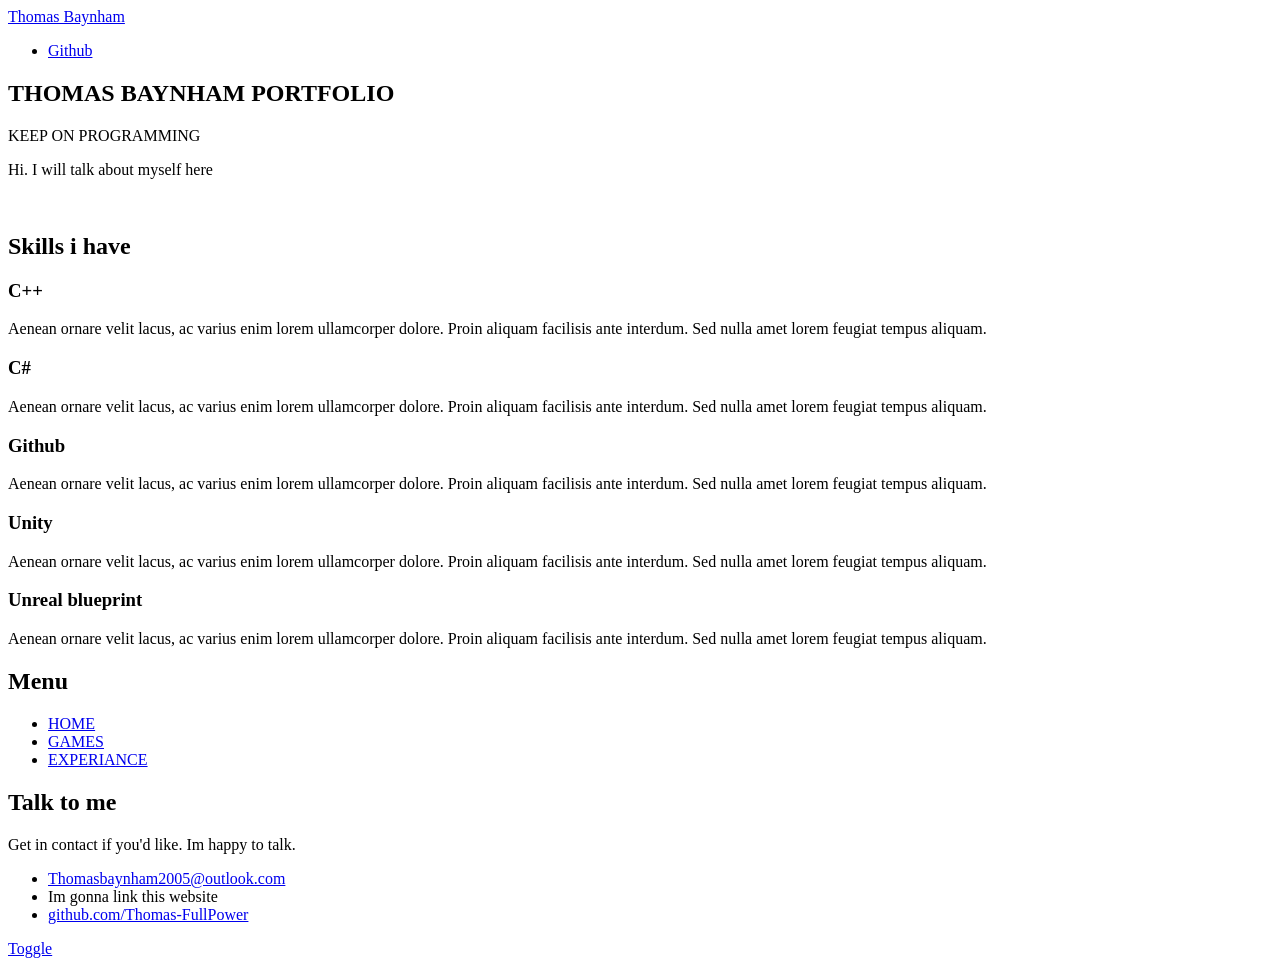
==== index.html @ 4495c650 "Initial commit" ====
<!DOCTYPE HTML>
<!--
	Editorial by HTML5 UP
	html5up.net | @ajlkn
	Free for personal and commercial use under the CCA 3.0 license (html5up.net/license)
-->
<html>
	<head>
		<title>Hi im Tom</title>
		<meta charset="utf-8" />
		<meta name="viewport" content="width=device-width, initial-scale=1, user-scalable=no" />
		<link rel="stylesheet" href="assets/css/main.css" />
	</head>
	<body class="is-preload">

		<!-- Wrapper -->
			<div id="wrapper">

				<!-- Main -->
					<div id="main">
						<div class="inner">

							<!-- Header -->
								<header id="header">
									<a href="index.html" class="logo"></strong> Thomas Baynham</a>
									<ul class="icons">
										<li><a href="https://github.com/Thomas-FullPower" class="icon brands fa-github"><span class="label">Github</span></a></li>
								</header>

							<!-- Banner -->
								<section id="banner">
									<div class="content">
										<header>
											<h1>THOMAS BAYNHAM PORTFOLIO<br />
											</h1>
											<p>KEEP ON PROGRAMMING</p>
										</header>
										<p>Hi. I will talk about myself here</p>
										
									</div>
									<span class="image object">
										<img src="images/pic10.jpg" alt="" />
									</span>
								</section>

							<!-- Section -->
								<section>
									<header class="major">
										<h2>Skills i have</h2>
									</header>
									<div class="features">
										<article>
											<span class="icon fa-gem"></span>
											<div class="content">
												<h3>C++</h3>
												<p>Aenean ornare velit lacus, ac varius enim lorem ullamcorper dolore. Proin aliquam facilisis ante interdum. Sed nulla amet lorem feugiat tempus aliquam.</p>
											</div>
										</article>
										<article>
											<span class="icon solid fa-paper-plane"></span>
											<div class="content">
												<h3>C#</h3>
												<p>Aenean ornare velit lacus, ac varius enim lorem ullamcorper dolore. Proin aliquam facilisis ante interdum. Sed nulla amet lorem feugiat tempus aliquam.</p>
											</div>
										</article>
										<article>
											<span class="icon solid fa-rocket"></span>
											<div class="content">
												<h3>Github</h3>
												<p>Aenean ornare velit lacus, ac varius enim lorem ullamcorper dolore. Proin aliquam facilisis ante interdum. Sed nulla amet lorem feugiat tempus aliquam.</p>
											</div>
										</article>
										<article>
											<span class="icon solid fa-signal"></span>
											<div class="content">
												<h3>Unity</h3>
												<p>Aenean ornare velit lacus, ac varius enim lorem ullamcorper dolore. Proin aliquam facilisis ante interdum. Sed nulla amet lorem feugiat tempus aliquam.</p>
											</div>
										</article>
										<article>
											<span class="icon solid fa-signal"></span>
											<div class="content">
												<h3>Unreal blueprint</h3>
												<p>Aenean ornare velit lacus, ac varius enim lorem ullamcorper dolore. Proin aliquam facilisis ante interdum. Sed nulla amet lorem feugiat tempus aliquam.</p>
											</div>
										</article>




									</div>
								</section>

							<!-- Section -->
								

						</div>
					</div>

				<!-- Sidebar -->
					<div id="sidebar">
						<div class="inner">
							<!-- Menu -->
								<nav id="menu">
									<header class="major">
										<h2>Menu</h2>
									</header>
									<ul>
										<li><a href="index.html">HOME</a></li>
										<li><a href="generic.html">GAMES</a></li>
										<li><a href="elements.html">EXPERIANCE</a></li>
										
									</ul>
								</nav>

							

							<!-- Section -->
								<section>
									<header class="major">
										<h2>Talk to me</h2>
									</header>
									<p>Get in contact if you'd like. Im happy to talk.</p>
									<ul class="contact">
										<li class="icon solid fa-envelope"><a href="#">Thomasbaynham2005@outlook.com</a></li>
										<li class="icon solid fa-home">Im gonna link this website<br />
										<li class="icon solid fa-github"><a href="https://github.com/Thomas-FullPower">github.com/Thomas-FullPower</a><br />
										
									</ul>
								</section>

							

						</div>
					</div>

			</div>

		<!-- Scripts -->
			<script src="assets/js/jquery.min.js"></script>
			<script src="assets/js/browser.min.js"></script>
			<script src="assets/js/breakpoints.min.js"></script>
			<script src="assets/js/util.js"></script>
			<script src="assets/js/main.js"></script>

	</body>
</html>
---- assets/css/main.css ----
@import url(fontawesome-all.min.css);
@import url("https://fonts.googleapis.com/css?family=Open+Sans:400,600,400italic,600italic|Roboto+Slab:400,700");
/*
	Editorial by HTML5 UP
	html5up.net | @ajlkn
	Free for personal and commercial use under the CCA 3.0 license (html5up.net/license)
*/
html, body, div, span, applet, object,
iframe, h1, h2, h3, h4, h5, h6, p, blockquote,
pre, a, abbr, acronym, address, big, cite,
code, del, dfn, em, img, ins, kbd, q, s, samp,
small, strike, strong, sub, sup, tt, var, b,
u, i, center, dl, dt, dd, ol, ul, li, fieldset,
form, label, legend, table, caption, tbody,
tfoot, thead, tr, th, td, article, aside,
canvas, details, embed, figure, figcaption,
footer, header, hgroup, menu, nav, output, ruby,
section, summary, time, mark, audio, video {
  margin: 0;
  padding: 0;
  border: 0;
  font-size: 100%;
  font: inherit;
  vertical-align: baseline; }

article, aside, details, figcaption, figure,
footer, header, hgroup, menu, nav, section {
  display: block; }

body {
  line-height: 1; }

ol, ul {
  list-style: none; }

blockquote, q {
  quotes: none; }
  blockquote:before, blockquote:after, q:before, q:after {
    content: '';
    content: none; }

table {
  border-collapse: collapse;
  border-spacing: 0; }

body {
  -webkit-text-size-adjust: none; }

mark {
  background-color: transparent;
  color: inherit; }

input::-moz-focus-inner {
  border: 0;
  padding: 0; }

input, select, textarea {
  -moz-appearance: none;
  -webkit-appearance: none;
  -ms-appearance: none;
  appearance: none; }

/* Basic */
@-ms-viewport {
  width: device-width; }

body {
  -ms-overflow-style: scrollbar; }

@media screen and (max-width: 480px) {
  html, body {
    min-width: 320px; } }

html {
  box-sizing: border-box; }

*, *:before, *:after {
  box-sizing: inherit; }

body {
  background: #ffffff; }
  body.is-preload *, body.is-preload *:before, body.is-preload *:after, body.is-resizing *, body.is-resizing *:before, body.is-resizing *:after {
    -moz-animation: none !important;
    -webkit-animation: none !important;
    -ms-animation: none !important;
    animation: none !important;
    -moz-transition: none !important;
    -webkit-transition: none !important;
    -ms-transition: none !important;
    transition: none !important; }

/* Type */
body, input, select, textarea {
  color: #7f888f;
  font-family: "Open Sans", sans-serif;
  font-size: 13pt;
  font-weight: 400;
  line-height: 1.65; }
  @media screen and (max-width: 1680px) {
    body, input, select, textarea {
      font-size: 11pt; } }
  @media screen and (max-width: 1280px) {
    body, input, select, textarea {
      font-size: 10pt; } }
  @media screen and (max-width: 360px) {
    body, input, select, textarea {
      font-size: 9pt; } }

a {
  -moz-transition: color 0.2s ease-in-out, border-bottom-color 0.2s ease-in-out;
  -webkit-transition: color 0.2s ease-in-out, border-bottom-color 0.2s ease-in-out;
  -ms-transition: color 0.2s ease-in-out, border-bottom-color 0.2s ease-in-out;
  transition: color 0.2s ease-in-out, border-bottom-color 0.2s ease-in-out;
  border-bottom: dotted 1px;
  color: #f56a6a;
  text-decoration: none; }
  a:hover {
    border-bottom-color: #f56a6a;
    color: #f56a6a !important; }
    a:hover strong {
      color: inherit; }

strong, b {
  color: #3d4449;
  font-weight: 600; }

em, i {
  font-style: italic; }

p {
  margin: 0 0 2em 0; }

h1, h2, h3, h4, h5, h6 {
  color: #3d4449;
  font-family: "Roboto Slab", serif;
  font-weight: 700;
  line-height: 1.5;
  margin: 0 0 1em 0; }
  h1 a, h2 a, h3 a, h4 a, h5 a, h6 a {
    color: inherit;
    text-decoration: none;
    border-bottom: 0; }

h1 {
  font-size: 4em;
  margin: 0 0 0.5em 0;
  line-height: 1.3; }

h2 {
  font-size: 1.75em; }

h3 {
  font-size: 1.25em; }

h4 {
  font-size: 1.1em; }

h5 {
  font-size: 0.9em; }

h6 {
  font-size: 0.7em; }

@media screen and (max-width: 1680px) {
  h1 {
    font-size: 3.5em; } }

@media screen and (max-width: 980px) {
  h1 {
    font-size: 3.25em; } }

@media screen and (max-width: 736px) {
  h1 {
    font-size: 2em;
    line-height: 1.4; }
  h2 {
    font-size: 1.5em; } }

sub {
  font-size: 0.8em;
  position: relative;
  top: 0.5em; }

sup {
  font-size: 0.8em;
  position: relative;
  top: -0.5em; }

blockquote {
  border-left: solid 3px rgba(210, 215, 217, 0.75);
  font-style: italic;
  margin: 0 0 2em 0;
  padding: 0.5em 0 0.5em 2em; }

code {
  background: rgba(230, 235, 237, 0.25);
  border-radius: 0.375em;
  border: solid 1px rgba(210, 215, 217, 0.75);
  font-family: "Courier New", monospace;
  font-size: 0.9em;
  margin: 0 0.25em;
  padding: 0.25em 0.65em; }

pre {
  -webkit-overflow-scrolling: touch;
  font-family: "Courier New", monospace;
  font-size: 0.9em;
  margin: 0 0 2em 0; }
  pre code {
    display: block;
    line-height: 1.75;
    padding: 1em 1.5em;
    overflow-x: auto; }

hr {
  border: 0;
  border-bottom: solid 1px rgba(210, 215, 217, 0.75);
  margin: 2em 0; }
  hr.major {
    margin: 3em 0; }

.align-left {
  text-align: left; }

.align-center {
  text-align: center; }

.align-right {
  text-align: right; }

/* Row */
.row {
  display: flex;
  flex-wrap: wrap;
  box-sizing: border-box;
  align-items: stretch; }
  .row > * {
    box-sizing: border-box; }
  .row.gtr-uniform > * > :last-child {
    margin-bottom: 0; }
  .row.aln-left {
    justify-content: flex-start; }
  .row.aln-center {
    justify-content: center; }
  .row.aln-right {
    justify-content: flex-end; }
  .row.aln-top {
    align-items: flex-start; }
  .row.aln-middle {
    align-items: center; }
  .row.aln-bottom {
    align-items: flex-end; }
  .row > .imp {
    order: -1; }
  .row > .col-1 {
    width: 8.33333%; }
  .row > .off-1 {
    margin-left: 8.33333%; }
  .row > .col-2 {
    width: 16.66667%; }
  .row > .off-2 {
    margin-left: 16.66667%; }
  .row > .col-3 {
    width: 25%; }
  .row > .off-3 {
    margin-left: 25%; }
  .row > .col-4 {
    width: 33.33333%; }
  .row > .off-4 {
    margin-left: 33.33333%; }
  .row > .col-5 {
    width: 41.66667%; }
  .row > .off-5 {
    margin-left: 41.66667%; }
  .row > .col-6 {
    width: 50%; }
  .row > .off-6 {
    margin-left: 50%; }
  .row > .col-7 {
    width: 58.33333%; }
  .row > .off-7 {
    margin-left: 58.33333%; }
  .row > .col-8 {
    width: 66.66667%; }
  .row > .off-8 {
    margin-left: 66.66667%; }
  .row > .col-9 {
    width: 75%; }
  .row > .off-9 {
    margin-left: 75%; }
  .row > .col-10 {
    width: 83.33333%; }
  .row > .off-10 {
    margin-left: 83.33333%; }
  .row > .col-11 {
    width: 91.66667%; }
  .row > .off-11 {
    margin-left: 91.66667%; }
  .row > .col-12 {
    width: 100%; }
  .row > .off-12 {
    margin-left: 100%; }
  .row.gtr-0 {
    margin-top: 0;
    margin-left: 0em; }
    .row.gtr-0 > * {
      padding: 0 0 0 0em; }
    .row.gtr-0.gtr-uniform {
      margin-top: 0em; }
      .row.gtr-0.gtr-uniform > * {
        padding-top: 0em; }
  .row.gtr-25 {
    margin-top: 0;
    margin-left: -0.375em; }
    .row.gtr-25 > * {
      padding: 0 0 0 0.375em; }
    .row.gtr-25.gtr-uniform {
      margin-top: -0.375em; }
      .row.gtr-25.gtr-uniform > * {
        padding-top: 0.375em; }
  .row.gtr-50 {
    margin-top: 0;
    margin-left: -0.75em; }
    .row.gtr-50 > * {
      padding: 0 0 0 0.75em; }
    .row.gtr-50.gtr-uniform {
      margin-top: -0.75em; }
      .row.gtr-50.gtr-uniform > * {
        padding-top: 0.75em; }
  .row {
    margin-top: 0;
    margin-left: -1.5em; }
    .row > * {
      padding: 0 0 0 1.5em; }
    .row.gtr-uniform {
      margin-top: -1.5em; }
      .row.gtr-uniform > * {
        padding-top: 1.5em; }
  .row.gtr-150 {
    margin-top: 0;
    margin-left: -2.25em; }
    .row.gtr-150 > * {
      padding: 0 0 0 2.25em; }
    .row.gtr-150.gtr-uniform {
      margin-top: -2.25em; }
      .row.gtr-150.gtr-uniform > * {
        padding-top: 2.25em; }
  .row.gtr-200 {
    margin-top: 0;
    margin-left: -3em; }
    .row.gtr-200 > * {
      padding: 0 0 0 3em; }
    .row.gtr-200.gtr-uniform {
      margin-top: -3em; }
      .row.gtr-200.gtr-uniform > * {
        padding-top: 3em; }
  @media screen and (max-width: 1680px) {
    .row {
      display: flex;
      flex-wrap: wrap;
      box-sizing: border-box;
      align-items: stretch; }
      .row > * {
        box-sizing: border-box; }
      .row.gtr-uniform > * > :last-child {
        margin-bottom: 0; }
      .row.aln-left {
        justify-content: flex-start; }
      .row.aln-center {
        justify-content: center; }
      .row.aln-right {
        justify-content: flex-end; }
      .row.aln-top {
        align-items: flex-start; }
      .row.aln-middle {
        align-items: center; }
      .row.aln-bottom {
        align-items: flex-end; }
      .row > .imp-xlarge {
        order: -1; }
      .row > .col-1-xlarge {
        width: 8.33333%; }
      .row > .off-1-xlarge {
        margin-left: 8.33333%; }
      .row > .col-2-xlarge {
        width: 16.66667%; }
      .row > .off-2-xlarge {
        margin-left: 16.66667%; }
      .row > .col-3-xlarge {
        width: 25%; }
      .row > .off-3-xlarge {
        margin-left: 25%; }
      .row > .col-4-xlarge {
        width: 33.33333%; }
      .row > .off-4-xlarge {
        margin-left: 33.33333%; }
      .row > .col-5-xlarge {
        width: 41.66667%; }
      .row > .off-5-xlarge {
        margin-left: 41.66667%; }
      .row > .col-6-xlarge {
        width: 50%; }
      .row > .off-6-xlarge {
        margin-left: 50%; }
      .row > .col-7-xlarge {
        width: 58.33333%; }
      .row > .off-7-xlarge {
        margin-left: 58.33333%; }
      .row > .col-8-xlarge {
        width: 66.66667%; }
      .row > .off-8-xlarge {
        margin-left: 66.66667%; }
      .row > .col-9-xlarge {
        width: 75%; }
      .row > .off-9-xlarge {
        margin-left: 75%; }
      .row > .col-10-xlarge {
        width: 83.33333%; }
      .row > .off-10-xlarge {
        margin-left: 83.33333%; }
      .row > .col-11-xlarge {
        width: 91.66667%; }
      .row > .off-11-xlarge {
        margin-left: 91.66667%; }
      .row > .col-12-xlarge {
        width: 100%; }
      .row > .off-12-xlarge {
        margin-left: 100%; }
      .row.gtr-0 {
        margin-top: 0;
        margin-left: 0em; }
        .row.gtr-0 > * {
          padding: 0 0 0 0em; }
        .row.gtr-0.gtr-uniform {
          margin-top: 0em; }
          .row.gtr-0.gtr-uniform > * {
            padding-top: 0em; }
      .row.gtr-25 {
        margin-top: 0;
        margin-left: -0.375em; }
        .row.gtr-25 > * {
          padding: 0 0 0 0.375em; }
        .row.gtr-25.gtr-uniform {
          margin-top: -0.375em; }
          .row.gtr-25.gtr-uniform > * {
            padding-top: 0.375em; }
      .row.gtr-50 {
        margin-top: 0;
        margin-left: -0.75em; }
        .row.gtr-50 > * {
          padding: 0 0 0 0.75em; }
        .row.gtr-50.gtr-uniform {
          margin-top: -0.75em; }
          .row.gtr-50.gtr-uniform > * {
            padding-top: 0.75em; }
      .row {
        margin-top: 0;
        margin-left: -1.5em; }
        .row > * {
          padding: 0 0 0 1.5em; }
        .row.gtr-uniform {
          margin-top: -1.5em; }
          .row.gtr-uniform > * {
            padding-top: 1.5em; }
      .row.gtr-150 {
        margin-top: 0;
        margin-left: -2.25em; }
        .row.gtr-150 > * {
          padding: 0 0 0 2.25em; }
        .row.gtr-150.gtr-uniform {
          margin-top: -2.25em; }
          .row.gtr-150.gtr-uniform > * {
            padding-top: 2.25em; }
      .row.gtr-200 {
        margin-top: 0;
        margin-left: -3em; }
        .row.gtr-200 > * {
          padding: 0 0 0 3em; }
        .row.gtr-200.gtr-uniform {
          margin-top: -3em; }
          .row.gtr-200.gtr-uniform > * {
            padding-top: 3em; } }
  @media screen and (max-width: 1280px) {
    .row {
      display: flex;
      flex-wrap: wrap;
      box-sizing: border-box;
      align-items: stretch; }
      .row > * {
        box-sizing: border-box; }
      .row.gtr-uniform > * > :last-child {
        margin-bottom: 0; }
      .row.aln-left {
        justify-content: flex-start; }
      .row.aln-center {
        justify-content: center; }
      .row.aln-right {
        justify-content: flex-end; }
      .row.aln-top {
        align-items: flex-start; }
      .row.aln-middle {
        align-items: center; }
      .row.aln-bottom {
        align-items: flex-end; }
      .row > .imp-large {
        order: -1; }
      .row > .col-1-large {
        width: 8.33333%; }
      .row > .off-1-large {
        margin-left: 8.33333%; }
      .row > .col-2-large {
        width: 16.66667%; }
      .row > .off-2-large {
        margin-left: 16.66667%; }
      .row > .col-3-large {
        width: 25%; }
      .row > .off-3-large {
        margin-left: 25%; }
      .row > .col-4-large {
        width: 33.33333%; }
      .row > .off-4-large {
        margin-left: 33.33333%; }
      .row > .col-5-large {
        width: 41.66667%; }
      .row > .off-5-large {
        margin-left: 41.66667%; }
      .row > .col-6-large {
        width: 50%; }
      .row > .off-6-large {
        margin-left: 50%; }
      .row > .col-7-large {
        width: 58.33333%; }
      .row > .off-7-large {
        margin-left: 58.33333%; }
      .row > .col-8-large {
        width: 66.66667%; }
      .row > .off-8-large {
        margin-left: 66.66667%; }
      .row > .col-9-large {
        width: 75%; }
      .row > .off-9-large {
        margin-left: 75%; }
      .row > .col-10-large {
        width: 83.33333%; }
      .row > .off-10-large {
        margin-left: 83.33333%; }
      .row > .col-11-large {
        width: 91.66667%; }
      .row > .off-11-large {
        margin-left: 91.66667%; }
      .row > .col-12-large {
        width: 100%; }
      .row > .off-12-large {
        margin-left: 100%; }
      .row.gtr-0 {
        margin-top: 0;
        margin-left: 0em; }
        .row.gtr-0 > * {
          padding: 0 0 0 0em; }
        .row.gtr-0.gtr-uniform {
          margin-top: 0em; }
          .row.gtr-0.gtr-uniform > * {
            padding-top: 0em; }
      .row.gtr-25 {
        margin-top: 0;
        margin-left: -0.375em; }
        .row.gtr-25 > * {
          padding: 0 0 0 0.375em; }
        .row.gtr-25.gtr-uniform {
          margin-top: -0.375em; }
          .row.gtr-25.gtr-uniform > * {
            padding-top: 0.375em; }
      .row.gtr-50 {
        margin-top: 0;
        margin-left: -0.75em; }
        .row.gtr-50 > * {
          padding: 0 0 0 0.75em; }
        .row.gtr-50.gtr-uniform {
          margin-top: -0.75em; }
          .row.gtr-50.gtr-uniform > * {
            padding-top: 0.75em; }
      .row {
        margin-top: 0;
        margin-left: -1.5em; }
        .row > * {
          padding: 0 0 0 1.5em; }
        .row.gtr-uniform {
          margin-top: -1.5em; }
          .row.gtr-uniform > * {
            padding-top: 1.5em; }
      .row.gtr-150 {
        margin-top: 0;
        margin-left: -2.25em; }
        .row.gtr-150 > * {
          padding: 0 0 0 2.25em; }
        .row.gtr-150.gtr-uniform {
          margin-top: -2.25em; }
          .row.gtr-150.gtr-uniform > * {
            padding-top: 2.25em; }
      .row.gtr-200 {
        margin-top: 0;
        margin-left: -3em; }
        .row.gtr-200 > * {
          padding: 0 0 0 3em; }
        .row.gtr-200.gtr-uniform {
          margin-top: -3em; }
          .row.gtr-200.gtr-uniform > * {
            padding-top: 3em; } }
  @media screen and (max-width: 980px) {
    .row {
      display: flex;
      flex-wrap: wrap;
      box-sizing: border-box;
      align-items: stretch; }
      .row > * {
        box-sizing: border-box; }
      .row.gtr-uniform > * > :last-child {
        margin-bottom: 0; }
      .row.aln-left {
        justify-content: flex-start; }
      .row.aln-center {
        justify-content: center; }
      .row.aln-right {
        justify-content: flex-end; }
      .row.aln-top {
        align-items: flex-start; }
      .row.aln-middle {
        align-items: center; }
      .row.aln-bottom {
        align-items: flex-end; }
      .row > .imp-medium {
        order: -1; }
      .row > .col-1-medium {
        width: 8.33333%; }
      .row > .off-1-medium {
        margin-left: 8.33333%; }
      .row > .col-2-medium {
        width: 16.66667%; }
      .row > .off-2-medium {
        margin-left: 16.66667%; }
      .row > .col-3-medium {
        width: 25%; }
      .row > .off-3-medium {
        margin-left: 25%; }
      .row > .col-4-medium {
        width: 33.33333%; }
      .row > .off-4-medium {
        margin-left: 33.33333%; }
      .row > .col-5-medium {
        width: 41.66667%; }
      .row > .off-5-medium {
        margin-left: 41.66667%; }
      .row > .col-6-medium {
        width: 50%; }
      .row > .off-6-medium {
        margin-left: 50%; }
      .row > .col-7-medium {
        width: 58.33333%; }
      .row > .off-7-medium {
        margin-left: 58.33333%; }
      .row > .col-8-medium {
        width: 66.66667%; }
      .row > .off-8-medium {
        margin-left: 66.66667%; }
      .row > .col-9-medium {
        width: 75%; }
      .row > .off-9-medium {
        margin-left: 75%; }
      .row > .col-10-medium {
        width: 83.33333%; }
      .row > .off-10-medium {
        margin-left: 83.33333%; }
      .row > .col-11-medium {
        width: 91.66667%; }
      .row > .off-11-medium {
        margin-left: 91.66667%; }
      .row > .col-12-medium {
        width: 100%; }
      .row > .off-12-medium {
        margin-left: 100%; }
      .row.gtr-0 {
        margin-top: 0;
        margin-left: 0em; }
        .row.gtr-0 > * {
          padding: 0 0 0 0em; }
        .row.gtr-0.gtr-uniform {
          margin-top: 0em; }
          .row.gtr-0.gtr-uniform > * {
            padding-top: 0em; }
      .row.gtr-25 {
        margin-top: 0;
        margin-left: -0.375em; }
        .row.gtr-25 > * {
          padding: 0 0 0 0.375em; }
        .row.gtr-25.gtr-uniform {
          margin-top: -0.375em; }
          .row.gtr-25.gtr-uniform > * {
            padding-top: 0.375em; }
      .row.gtr-50 {
        margin-top: 0;
        margin-left: -0.75em; }
        .row.gtr-50 > * {
          padding: 0 0 0 0.75em; }
        .row.gtr-50.gtr-uniform {
          margin-top: -0.75em; }
          .row.gtr-50.gtr-uniform > * {
            padding-top: 0.75em; }
      .row {
        margin-top: 0;
        margin-left: -1.5em; }
        .row > * {
          padding: 0 0 0 1.5em; }
        .row.gtr-uniform {
          margin-top: -1.5em; }
          .row.gtr-uniform > * {
            padding-top: 1.5em; }
      .row.gtr-150 {
        margin-top: 0;
        margin-left: -2.25em; }
        .row.gtr-150 > * {
          padding: 0 0 0 2.25em; }
        .row.gtr-150.gtr-uniform {
          margin-top: -2.25em; }
          .row.gtr-150.gtr-uniform > * {
            padding-top: 2.25em; }
      .row.gtr-200 {
        margin-top: 0;
        margin-left: -3em; }
        .row.gtr-200 > * {
          padding: 0 0 0 3em; }
        .row.gtr-200.gtr-uniform {
          margin-top: -3em; }
          .row.gtr-200.gtr-uniform > * {
            padding-top: 3em; } }
  @media screen and (max-width: 736px) {
    .row {
      display: flex;
      flex-wrap: wrap;
      box-sizing: border-box;
      align-items: stretch; }
      .row > * {
        box-sizing: border-box; }
      .row.gtr-uniform > * > :last-child {
        margin-bottom: 0; }
      .row.aln-left {
        justify-content: flex-start; }
      .row.aln-center {
        justify-content: center; }
      .row.aln-right {
        justify-content: flex-end; }
      .row.aln-top {
        align-items: flex-start; }
      .row.aln-middle {
        align-items: center; }
      .row.aln-bottom {
        align-items: flex-end; }
      .row > .imp-small {
        order: -1; }
      .row > .col-1-small {
        width: 8.33333%; }
      .row > .off-1-small {
        margin-left: 8.33333%; }
      .row > .col-2-small {
        width: 16.66667%; }
      .row > .off-2-small {
        margin-left: 16.66667%; }
      .row > .col-3-small {
        width: 25%; }
      .row > .off-3-small {
        margin-left: 25%; }
      .row > .col-4-small {
        width: 33.33333%; }
      .row > .off-4-small {
        margin-left: 33.33333%; }
      .row > .col-5-small {
        width: 41.66667%; }
      .row > .off-5-small {
        margin-left: 41.66667%; }
      .row > .col-6-small {
        width: 50%; }
      .row > .off-6-small {
        margin-left: 50%; }
      .row > .col-7-small {
        width: 58.33333%; }
      .row > .off-7-small {
        margin-left: 58.33333%; }
      .row > .col-8-small {
        width: 66.66667%; }
      .row > .off-8-small {
        margin-left: 66.66667%; }
      .row > .col-9-small {
        width: 75%; }
      .row > .off-9-small {
        margin-left: 75%; }
      .row > .col-10-small {
        width: 83.33333%; }
      .row > .off-10-small {
        margin-left: 83.33333%; }
      .row > .col-11-small {
        width: 91.66667%; }
      .row > .off-11-small {
        margin-left: 91.66667%; }
      .row > .col-12-small {
        width: 100%; }
      .row > .off-12-small {
        margin-left: 100%; }
      .row.gtr-0 {
        margin-top: 0;
        margin-left: 0em; }
        .row.gtr-0 > * {
          padding: 0 0 0 0em; }
        .row.gtr-0.gtr-uniform {
          margin-top: 0em; }
          .row.gtr-0.gtr-uniform > * {
            padding-top: 0em; }
      .row.gtr-25 {
        margin-top: 0;
        margin-left: -0.375em; }
        .row.gtr-25 > * {
          padding: 0 0 0 0.375em; }
        .row.gtr-25.gtr-uniform {
          margin-top: -0.375em; }
          .row.gtr-25.gtr-uniform > * {
            padding-top: 0.375em; }
      .row.gtr-50 {
        margin-top: 0;
        margin-left: -0.75em; }
        .row.gtr-50 > * {
          padding: 0 0 0 0.75em; }
        .row.gtr-50.gtr-uniform {
          margin-top: -0.75em; }
          .row.gtr-50.gtr-uniform > * {
            padding-top: 0.75em; }
      .row {
        margin-top: 0;
        margin-left: -1.5em; }
        .row > * {
          padding: 0 0 0 1.5em; }
        .row.gtr-uniform {
          margin-top: -1.5em; }
          .row.gtr-uniform > * {
            padding-top: 1.5em; }
      .row.gtr-150 {
        margin-top: 0;
        margin-left: -2.25em; }
        .row.gtr-150 > * {
          padding: 0 0 0 2.25em; }
        .row.gtr-150.gtr-uniform {
          margin-top: -2.25em; }
          .row.gtr-150.gtr-uniform > * {
            padding-top: 2.25em; }
      .row.gtr-200 {
        margin-top: 0;
        margin-left: -3em; }
        .row.gtr-200 > * {
          padding: 0 0 0 3em; }
        .row.gtr-200.gtr-uniform {
          margin-top: -3em; }
          .row.gtr-200.gtr-uniform > * {
            padding-top: 3em; } }
  @media screen and (max-width: 480px) {
    .row {
      display: flex;
      flex-wrap: wrap;
      box-sizing: border-box;
      align-items: stretch; }
      .row > * {
        box-sizing: border-box; }
      .row.gtr-uniform > * > :last-child {
        margin-bottom: 0; }
      .row.aln-left {
        justify-content: flex-start; }
      .row.aln-center {
        justify-content: center; }
      .row.aln-right {
        justify-content: flex-end; }
      .row.aln-top {
        align-items: flex-start; }
      .row.aln-middle {
        align-items: center; }
      .row.aln-bottom {
        align-items: flex-end; }
      .row > .imp-xsmall {
        order: -1; }
      .row > .col-1-xsmall {
        width: 8.33333%; }
      .row > .off-1-xsmall {
        margin-left: 8.33333%; }
      .row > .col-2-xsmall {
        width: 16.66667%; }
      .row > .off-2-xsmall {
        margin-left: 16.66667%; }
      .row > .col-3-xsmall {
        width: 25%; }
      .row > .off-3-xsmall {
        margin-left: 25%; }
      .row > .col-4-xsmall {
        width: 33.33333%; }
      .row > .off-4-xsmall {
        margin-left: 33.33333%; }
      .row > .col-5-xsmall {
        width: 41.66667%; }
      .row > .off-5-xsmall {
        margin-left: 41.66667%; }
      .row > .col-6-xsmall {
        width: 50%; }
      .row > .off-6-xsmall {
        margin-left: 50%; }
      .row > .col-7-xsmall {
        width: 58.33333%; }
      .row > .off-7-xsmall {
        margin-left: 58.33333%; }
      .row > .col-8-xsmall {
        width: 66.66667%; }
      .row > .off-8-xsmall {
        margin-left: 66.66667%; }
      .row > .col-9-xsmall {
        width: 75%; }
      .row > .off-9-xsmall {
        margin-left: 75%; }
      .row > .col-10-xsmall {
        width: 83.33333%; }
      .row > .off-10-xsmall {
        margin-left: 83.33333%; }
      .row > .col-11-xsmall {
        width: 91.66667%; }
      .row > .off-11-xsmall {
        margin-left: 91.66667%; }
      .row > .col-12-xsmall {
        width: 100%; }
      .row > .off-12-xsmall {
        margin-left: 100%; }
      .row.gtr-0 {
        margin-top: 0;
        margin-left: 0em; }
        .row.gtr-0 > * {
          padding: 0 0 0 0em; }
        .row.gtr-0.gtr-uniform {
          margin-top: 0em; }
          .row.gtr-0.gtr-uniform > * {
            padding-top: 0em; }
      .row.gtr-25 {
        margin-top: 0;
        margin-left: -0.375em; }
        .row.gtr-25 > * {
          padding: 0 0 0 0.375em; }
        .row.gtr-25.gtr-uniform {
          margin-top: -0.375em; }
          .row.gtr-25.gtr-uniform > * {
            padding-top: 0.375em; }
      .row.gtr-50 {
        margin-top: 0;
        margin-left: -0.75em; }
        .row.gtr-50 > * {
          padding: 0 0 0 0.75em; }
        .row.gtr-50.gtr-uniform {
          margin-top: -0.75em; }
          .row.gtr-50.gtr-uniform > * {
            padding-top: 0.75em; }
      .row {
        margin-top: 0;
        margin-left: -1.5em; }
        .row > * {
          padding: 0 0 0 1.5em; }
        .row.gtr-uniform {
          margin-top: -1.5em; }
          .row.gtr-uniform > * {
            padding-top: 1.5em; }
      .row.gtr-150 {
        margin-top: 0;
        margin-left: -2.25em; }
        .row.gtr-150 > * {
          padding: 0 0 0 2.25em; }
        .row.gtr-150.gtr-uniform {
          margin-top: -2.25em; }
          .row.gtr-150.gtr-uniform > * {
            padding-top: 2.25em; }
      .row.gtr-200 {
        margin-top: 0;
        margin-left: -3em; }
        .row.gtr-200 > * {
          padding: 0 0 0 3em; }
        .row.gtr-200.gtr-uniform {
          margin-top: -3em; }
          .row.gtr-200.gtr-uniform > * {
            padding-top: 3em; } }

/* Section/Article */
section.special, article.special {
  text-align: center; }

header p {
  font-family: "Roboto Slab", serif;
  font-size: 1em;
  font-weight: 400;
  letter-spacing: 0.075em;
  margin-top: -0.5em;
  text-transform: uppercase; }

header.major > :last-child {
  border-bottom: solid 3px #f56a6a;
  display: inline-block;
  margin: 0 0 2em 0;
  padding: 0 0.75em 0.5em 0; }

header.main > :last-child {
  margin: 0 0 1em 0; }

/* Form */
form {
  margin: 0 0 2em 0; }

label {
  color: #3d4449;
  display: block;
  font-size: 0.9em;
  font-weight: 600;
  margin: 0 0 1em 0; }

input[type="text"],
input[type="password"],
input[type="email"],
input[type="tel"],
input[type="search"],
input[type="url"],
select,
textarea {
  -moz-appearance: none;
  -webkit-appearance: none;
  -ms-appearance: none;
  appearance: none;
  background: #ffffff;
  border-radius: 0.375em;
  border: none;
  border: solid 1px rgba(210, 215, 217, 0.75);
  color: inherit;
  display: block;
  outline: 0;
  padding: 0 1em;
  text-decoration: none;
  width: 100%; }
  input[type="text"]:invalid,
  input[type="password"]:invalid,
  input[type="email"]:invalid,
  input[type="tel"]:invalid,
  input[type="search"]:invalid,
  input[type="url"]:invalid,
  select:invalid,
  textarea:invalid {
    box-shadow: none; }
  input[type="text"]:focus,
  input[type="password"]:focus,
  input[type="email"]:focus,
  input[type="tel"]:focus,
  input[type="search"]:focus,
  input[type="url"]:focus,
  select:focus,
  textarea:focus {
    border-color: #f56a6a;
    box-shadow: 0 0 0 1px #f56a6a; }

select {
  background-image: url("data:image/svg+xml;charset=utf8,%3Csvg xmlns='http://www.w3.org/2000/svg' width='40' height='40' preserveAspectRatio='none' viewBox='0 0 40 40'%3E%3Cpath d='M9.4,12.3l10.4,10.4l10.4-10.4c0.2-0.2,0.5-0.4,0.9-0.4c0.3,0,0.6,0.1,0.9,0.4l3.3,3.3c0.2,0.2,0.4,0.5,0.4,0.9 c0,0.4-0.1,0.6-0.4,0.9L20.7,31.9c-0.2,0.2-0.5,0.4-0.9,0.4c-0.3,0-0.6-0.1-0.9-0.4L4.3,17.3c-0.2-0.2-0.4-0.5-0.4-0.9 c0-0.4,0.1-0.6,0.4-0.9l3.3-3.3c0.2-0.2,0.5-0.4,0.9-0.4S9.1,12.1,9.4,12.3z' fill='rgba(210, 215, 217, 0.75)' /%3E%3C/svg%3E");
  background-size: 1.25em;
  background-repeat: no-repeat;
  background-position: calc(100% - 1em) center;
  height: 2.75em;
  padding-right: 2.75em;
  text-overflow: ellipsis; }
  select option {
    color: #3d4449;
    background: #ffffff; }
  select:focus::-ms-value {
    background-color: transparent; }
  select::-ms-expand {
    display: none; }

input[type="text"],
input[type="password"],
input[type="email"],
input[type="tel"],
input[type="search"],
input[type="url"],
select {
  height: 2.75em; }

textarea {
  padding: 0.75em 1em; }

input[type="checkbox"],
input[type="radio"] {
  -moz-appearance: none;
  -webkit-appearance: none;
  -ms-appearance: none;
  appearance: none;
  display: block;
  float: left;
  margin-right: -2em;
  opacity: 0;
  width: 1em;
  z-index: -1; }
  input[type="checkbox"] + label,
  input[type="radio"] + label {
    text-decoration: none;
    color: #7f888f;
    cursor: pointer;
    display: inline-block;
    font-size: 1em;
    font-weight: 400;
    padding-left: 2.4em;
    padding-right: 0.75em;
    position: relative; }
    input[type="checkbox"] + label:before,
    input[type="radio"] + label:before {
      -moz-osx-font-smoothing: grayscale;
      -webkit-font-smoothing: antialiased;
      display: inline-block;
      font-style: normal;
      font-variant: normal;
      text-rendering: auto;
      line-height: 1;
      text-transform: none !important;
      font-family: 'Font Awesome 5 Free';
      font-weight: 900; }
    input[type="checkbox"] + label:before,
    input[type="radio"] + label:before {
      background: #ffffff;
      border-radius: 0.375em;
      border: solid 1px rgba(210, 215, 217, 0.75);
      content: '';
      display: inline-block;
      font-size: 0.8em;
      height: 2.0625em;
      left: 0;
      line-height: 2.0625em;
      position: absolute;
      text-align: center;
      top: 0;
      width: 2.0625em; }
  input[type="checkbox"]:checked + label:before,
  input[type="radio"]:checked + label:before {
    background: #3d4449;
    border-color: #3d4449;
    color: #ffffff;
    content: '\f00c'; }
  input[type="checkbox"]:focus + label:before,
  input[type="radio"]:focus + label:before {
    border-color: #f56a6a;
    box-shadow: 0 0 0 1px #f56a6a; }

input[type="checkbox"] + label:before {
  border-radius: 0.375em; }

input[type="radio"] + label:before {
  border-radius: 100%; }

::-webkit-input-placeholder {
  color: #9fa3a6 !important;
  opacity: 1.0; }

:-moz-placeholder {
  color: #9fa3a6 !important;
  opacity: 1.0; }

::-moz-placeholder {
  color: #9fa3a6 !important;
  opacity: 1.0; }

:-ms-input-placeholder {
  color: #9fa3a6 !important;
  opacity: 1.0; }

/* Box */
.box {
  border-radius: 0.375em;
  border: solid 1px rgba(210, 215, 217, 0.75);
  margin-bottom: 2em;
  padding: 1.5em; }
  .box > :last-child,
  .box > :last-child > :last-child,
  .box > :last-child > :last-child > :last-child {
    margin-bottom: 0; }
  .box.alt {
    border: 0;
    border-radius: 0;
    padding: 0; }

/* Icon */
.icon {
  text-decoration: none;
  border-bottom: none;
  position: relative; }
  .icon:before {
    -moz-osx-font-smoothing: grayscale;
    -webkit-font-smoothing: antialiased;
    display: inline-block;
    font-style: normal;
    font-variant: normal;
    text-rendering: auto;
    line-height: 1;
    text-transform: none !important;
    font-family: 'Font Awesome 5 Free';
    font-weight: 400; }
  .icon > .label {
    display: none; }
  .icon:before {
    line-height: inherit; }
  .icon.solid:before {
    font-weight: 900; }
  .icon.brands:before {
    font-family: 'Font Awesome 5 Brands'; }

/* Image */
.image {
  border-radius: 0.375em;
  border: 0;
  display: inline-block;
  position: relative; }
  .image img {
    border-radius: 0.375em;
    display: block; }
  .image.left, .image.right {
    max-width: 40%; }
    .image.left img, .image.right img {
      width: 100%; }
  .image.left {
    float: left;
    padding: 0 1.5em 1em 0;
    top: 0.25em; }
  .image.right {
    float: right;
    padding: 0 0 1em 1.5em;
    top: 0.25em; }
  .image.fit {
    display: block;
    margin: 0 0 2em 0;
    width: 100%; }
    .image.fit img {
      width: 100%; }
  .image.main {
    display: block;
    margin: 0 0 3em 0;
    width: 100%; }
    .image.main img {
      width: 100%; }

a.image {
  overflow: hidden; }
  a.image img {
    -moz-transition: -moz-transform 0.2s ease;
    -webkit-transition: -webkit-transform 0.2s ease;
    -ms-transition: -ms-transform 0.2s ease;
    transition: transform 0.2s ease; }
  a.image:hover img {
    -moz-transform: scale(1.075);
    -webkit-transform: scale(1.075);
    -ms-transform: scale(1.075);
    transform: scale(1.075); }

/* List */
ol {
  list-style: decimal;
  margin: 0 0 2em 0;
  padding-left: 1.25em; }
  ol li {
    padding-left: 0.25em; }

ul {
  list-style: disc;
  margin: 0 0 2em 0;
  padding-left: 1em; }
  ul li {
    padding-left: 0.5em; }
  ul.alt {
    list-style: none;
    padding-left: 0; }
    ul.alt li {
      border-top: solid 1px rgba(210, 215, 217, 0.75);
      padding: 0.5em 0; }
      ul.alt li:first-child {
        border-top: 0;
        padding-top: 0; }

dl {
  margin: 0 0 2em 0; }
  dl dt {
    display: block;
    font-weight: 600;
    margin: 0 0 1em 0; }
  dl dd {
    margin-left: 2em; }

/* Actions */
ul.actions {
  display: -moz-flex;
  display: -webkit-flex;
  display: -ms-flex;
  display: flex;
  cursor: default;
  list-style: none;
  margin-left: -1em;
  padding-left: 0; }
  ul.actions li {
    padding: 0 0 0 1em;
    vertical-align: middle; }
  ul.actions.special {
    -moz-justify-content: center;
    -webkit-justify-content: center;
    -ms-justify-content: center;
    justify-content: center;
    width: 100%;
    margin-left: 0; }
    ul.actions.special li:first-child {
      padding-left: 0; }
  ul.actions.stacked {
    -moz-flex-direction: column;
    -webkit-flex-direction: column;
    -ms-flex-direction: column;
    flex-direction: column;
    margin-left: 0; }
    ul.actions.stacked li {
      padding: 1.3em 0 0 0; }
      ul.actions.stacked li:first-child {
        padding-top: 0; }
  ul.actions.fit {
    width: calc(100% + 1em); }
    ul.actions.fit li {
      -moz-flex-grow: 1;
      -webkit-flex-grow: 1;
      -ms-flex-grow: 1;
      flex-grow: 1;
      -moz-flex-shrink: 1;
      -webkit-flex-shrink: 1;
      -ms-flex-shrink: 1;
      flex-shrink: 1;
      width: 100%; }
      ul.actions.fit li > * {
        width: 100%; }
    ul.actions.fit.stacked {
      width: 100%; }

/* Icons */
ul.icons {
  cursor: default;
  list-style: none;
  padding-left: 0; }
  ul.icons li {
    display: inline-block;
    padding: 0 1em 0 0; }
    ul.icons li:last-child {
      padding-right: 0; }
    ul.icons li .icon {
      color: inherit; }
      ul.icons li .icon:before {
        font-size: 1.25em; }

/* Contact */
ul.contact {
  list-style: none;
  padding: 0; }
  ul.contact li {
    text-decoration: none;
    border-top: solid 1px rgba(210, 215, 217, 0.75);
    margin: 1.5em 0 0 0;
    padding: 1.5em 0 0 3em;
    position: relative; }
    ul.contact li:before {
      -moz-osx-font-smoothing: grayscale;
      -webkit-font-smoothing: antialiased;
      display: inline-block;
      font-style: normal;
      font-variant: normal;
      text-rendering: auto;
      line-height: 1;
      text-transform: none !important;
      font-family: 'Font Awesome 5 Free';
      font-weight: 400; }
    ul.contact li:before {
      color: #f56a6a;
      display: inline-block;
      font-size: 1.5em;
      height: 1.125em;
      left: 0;
      line-height: 1.125em;
      position: absolute;
      text-align: center;
      top: 1em;
      width: 1.5em; }
    ul.contact li:first-child {
      border-top: 0;
      margin-top: 0;
      padding-top: 0; }
      ul.contact li:first-child:before {
        top: 0; }
    ul.contact li a {
      color: inherit; }

/* Pagination */
ul.pagination {
  cursor: default;
  list-style: none;
  padding-left: 0; }
  ul.pagination li {
    display: inline-block;
    padding-left: 0;
    vertical-align: middle; }
    ul.pagination li > .page {
      -moz-transition: background-color 0.2s ease-in-out, color 0.2s ease-in-out;
      -webkit-transition: background-color 0.2s ease-in-out, color 0.2s ease-in-out;
      -ms-transition: background-color 0.2s ease-in-out, color 0.2s ease-in-out;
      transition: background-color 0.2s ease-in-out, color 0.2s ease-in-out;
      border-bottom: 0;
      border-radius: 0.375em;
      display: inline-block;
      font-size: 0.8em;
      font-weight: 600;
      height: 2em;
      line-height: 2em;
      margin: 0 0.125em;
      min-width: 2em;
      padding: 0 0.5em;
      text-align: center; }
      ul.pagination li > .page.active {
        background-color: #f56a6a;
        color: #ffffff !important; }
        ul.pagination li > .page.active:hover {
          background-color: #f67878; }
        ul.pagination li > .page.active:active {
          background-color: #f45c5c; }
    ul.pagination li:first-child {
      padding-right: 0.75em; }
    ul.pagination li:last-child {
      padding-left: 0.75em; }
  @media screen and (max-width: 480px) {
    ul.pagination li:nth-child(n+2):nth-last-child(n+2) {
      display: none; }
    ul.pagination li:first-child {
      padding-right: 0; } }

/* Table */
.table-wrapper {
  -webkit-overflow-scrolling: touch;
  overflow-x: auto; }

table {
  margin: 0 0 2em 0;
  width: 100%; }
  table tbody tr {
    border: solid 1px rgba(210, 215, 217, 0.75);
    border-left: 0;
    border-right: 0; }
    table tbody tr:nth-child(2n + 1) {
      background-color: rgba(230, 235, 237, 0.25); }
  table td {
    padding: 0.75em 0.75em; }
  table th {
    color: #3d4449;
    font-size: 0.9em;
    font-weight: 600;
    padding: 0 0.75em 0.75em 0.75em;
    text-align: left; }
  table thead {
    border-bottom: solid 2px rgba(210, 215, 217, 0.75); }
  table tfoot {
    border-top: solid 2px rgba(210, 215, 217, 0.75); }
  table.alt {
    border-collapse: separate; }
    table.alt tbody tr td {
      border: solid 1px rgba(210, 215, 217, 0.75);
      border-left-width: 0;
      border-top-width: 0; }
      table.alt tbody tr td:first-child {
        border-left-width: 1px; }
    table.alt tbody tr:first-child td {
      border-top-width: 1px; }
    table.alt thead {
      border-bottom: 0; }
    table.alt tfoot {
      border-top: 0; }

/* Button */
input[type="submit"],
input[type="reset"],
input[type="button"],
button,
.button {
  -moz-appearance: none;
  -webkit-appearance: none;
  -ms-appearance: none;
  appearance: none;
  -moz-transition: background-color 0.2s ease-in-out, color 0.2s ease-in-out;
  -webkit-transition: background-color 0.2s ease-in-out, color 0.2s ease-in-out;
  -ms-transition: background-color 0.2s ease-in-out, color 0.2s ease-in-out;
  transition: background-color 0.2s ease-in-out, color 0.2s ease-in-out;
  background-color: transparent;
  border-radius: 0.375em;
  border: 0;
  box-shadow: inset 0 0 0 2px #f56a6a;
  color: #f56a6a !important;
  cursor: pointer;
  display: inline-block;
  font-family: "Roboto Slab", serif;
  font-size: 0.8em;
  font-weight: 700;
  height: 3.5em;
  letter-spacing: 0.075em;
  line-height: 3.5em;
  padding: 0 2.25em;
  text-align: center;
  text-decoration: none;
  text-transform: uppercase;
  white-space: nowrap; }
  input[type="submit"]:hover,
  input[type="reset"]:hover,
  input[type="button"]:hover,
  button:hover,
  .button:hover {
    background-color: rgba(245, 106, 106, 0.05); }
  input[type="submit"]:active,
  input[type="reset"]:active,
  input[type="button"]:active,
  button:active,
  .button:active {
    background-color: rgba(245, 106, 106, 0.15); }
  input[type="submit"].icon:before,
  input[type="reset"].icon:before,
  input[type="button"].icon:before,
  button.icon:before,
  .button.icon:before {
    margin-right: 0.5em; }
  input[type="submit"].fit,
  input[type="reset"].fit,
  input[type="button"].fit,
  button.fit,
  .button.fit {
    width: 100%; }
  input[type="submit"].small,
  input[type="reset"].small,
  input[type="button"].small,
  button.small,
  .button.small {
    font-size: 0.6em; }
  input[type="submit"].large,
  input[type="reset"].large,
  input[type="button"].large,
  button.large,
  .button.large {
    font-size: 1em;
    height: 3.65em;
    line-height: 3.65em; }
  input[type="submit"].primary,
  input[type="reset"].primary,
  input[type="button"].primary,
  button.primary,
  .button.primary {
    background-color: #f56a6a;
    box-shadow: none;
    color: #ffffff !important; }
    input[type="submit"].primary:hover,
    input[type="reset"].primary:hover,
    input[type="button"].primary:hover,
    button.primary:hover,
    .button.primary:hover {
      background-color: #f67878; }
    input[type="submit"].primary:active,
    input[type="reset"].primary:active,
    input[type="button"].primary:active,
    button.primary:active,
    .button.primary:active {
      background-color: #f45c5c; }
  input[type="submit"].disabled, input[type="submit"]:disabled,
  input[type="reset"].disabled,
  input[type="reset"]:disabled,
  input[type="button"].disabled,
  input[type="button"]:disabled,
  button.disabled,
  button:disabled,
  .button.disabled,
  .button:disabled {
    pointer-events: none;
    opacity: 0.25; }

/* Mini Posts */
.mini-posts article {
  border-top: solid 1px rgba(210, 215, 217, 0.75);
  margin-top: 2em;
  padding-top: 2em; }
  .mini-posts article .image {
    display: block;
    margin: 0 0 1.5em 0; }
    .mini-posts article .image img {
      display: block;
      width: 100%; }
  .mini-posts article:first-child {
    border-top: 0;
    margin-top: 0;
    padding-top: 0; }

/* Features */
.features {
  display: -moz-flex;
  display: -webkit-flex;
  display: -ms-flex;
  display: flex;
  -moz-flex-wrap: wrap;
  -webkit-flex-wrap: wrap;
  -ms-flex-wrap: wrap;
  flex-wrap: wrap;
  margin: 0 0 2em -3em;
  width: calc(100% + 3em); }
  .features article {
    -moz-align-items: center;
    -webkit-align-items: center;
    -ms-align-items: center;
    align-items: center;
    display: -moz-flex;
    display: -webkit-flex;
    display: -ms-flex;
    display: flex;
    margin: 0 0 3em 3em;
    position: relative;
    width: calc(50% - 3em); }
    .features article:nth-child(2n - 1) {
      margin-right: 1.5em; }
    .features article:nth-child(2n) {
      margin-left: 1.5em; }
    .features article:nth-last-child(1), .features article:nth-last-child(2) {
      margin-bottom: 0; }
    .features article .icon {
      -moz-flex-grow: 0;
      -webkit-flex-grow: 0;
      -ms-flex-grow: 0;
      flex-grow: 0;
      -moz-flex-shrink: 0;
      -webkit-flex-shrink: 0;
      -ms-flex-shrink: 0;
      flex-shrink: 0;
      display: block;
      height: 10em;
      line-height: 10em;
      margin: 0 2em 0 0;
      text-align: center;
      width: 10em; }
      .features article .icon:before {
        color: #f56a6a;
        font-size: 2.75rem;
        position: relative;
        top: 0.05em; }
      .features article .icon:after {
        -moz-transform: rotate(45deg);
        -webkit-transform: rotate(45deg);
        -ms-transform: rotate(45deg);
        transform: rotate(45deg);
        border-radius: 0.25rem;
        border: solid 2px rgba(210, 215, 217, 0.75);
        content: '';
        display: block;
        height: 7em;
        left: 50%;
        margin: -3.5em 0 0 -3.5em;
        position: absolute;
        top: 50%;
        width: 7em; }
    .features article .content {
      -moz-flex-grow: 1;
      -webkit-flex-grow: 1;
      -ms-flex-grow: 1;
      flex-grow: 1;
      -moz-flex-shrink: 1;
      -webkit-flex-shrink: 1;
      -ms-flex-shrink: 1;
      flex-shrink: 1;
      width: 100%; }
      .features article .content > :last-child {
        margin-bottom: 0; }
  @media screen and (max-width: 980px) {
    .features {
      margin: 0 0 2em 0;
      width: 100%; }
      .features article {
        margin: 0 0 3em 0;
        width: 100%; }
        .features article:nth-child(2n - 1) {
          margin-right: 0; }
        .features article:nth-child(2n) {
          margin-left: 0; }
        .features article:nth-last-child(1), .features article:nth-last-child(2) {
          margin-bottom: 3em; }
        .features article:last-child {
          margin-bottom: 0; }
        .features article .icon {
          height: 8em;
          line-height: 8em;
          width: 8em; }
          .features article .icon:before {
            font-size: 2.25rem; }
          .features article .icon:after {
            height: 6em;
            margin: -3em 0 0 -3em;
            width: 6em; } }
  @media screen and (max-width: 480px) {
    .features article {
      -moz-flex-direction: column;
      -webkit-flex-direction: column;
      -ms-flex-direction: column;
      flex-direction: column;
      -moz-align-items: -moz-flex-start;
      -webkit-align-items: -webkit-flex-start;
      -ms-align-items: -ms-flex-start;
      align-items: flex-start; }
      .features article .icon {
        height: 6em;
        line-height: 6em;
        margin: 0 0 1.5em 0;
        width: 6em; }
        .features article .icon:before {
          font-size: 1.5rem; }
        .features article .icon:after {
          height: 4em;
          margin: -2em 0 0 -2em;
          width: 4em; } }
  @media screen and (max-width: 480px) {
    .features article .icon:before {
      font-size: 1.25rem; } }

/* Posts */
.posts {
  display: -moz-flex;
  display: -webkit-flex;
  display: -ms-flex;
  display: flex;
  -moz-flex-wrap: wrap;
  -webkit-flex-wrap: wrap;
  -ms-flex-wrap: wrap;
  flex-wrap: wrap;
  margin: 0 0 2em -6em;
  width: calc(100% + 6em); }
  .posts article {
    -moz-flex-grow: 0;
    -webkit-flex-grow: 0;
    -ms-flex-grow: 0;
    flex-grow: 0;
    -moz-flex-shrink: 1;
    -webkit-flex-shrink: 1;
    -ms-flex-shrink: 1;
    flex-shrink: 1;
    margin: 0 0 6em 6em;
    position: relative;
    width: calc(33.33333% - 6em); }
    .posts article:before {
      background: rgba(210, 215, 217, 0.75);
      content: '';
      display: block;
      height: calc(100% + 6em);
      left: -3em;
      position: absolute;
      top: 0;
      width: 1px; }
    .posts article:after {
      background: rgba(210, 215, 217, 0.75);
      bottom: -3em;
      content: '';
      display: block;
      height: 1px;
      position: absolute;
      right: 0;
      width: calc(100% + 6em); }
    .posts article > :last-child {
      margin-bottom: 0; }
    .posts article .image {
      display: block;
      margin: 0 0 2em 0; }
      .posts article .image img {
        display: block;
        width: 100%; }
  @media screen and (min-width: 1681px) {
    .posts article:nth-child(3n + 1):before {
      display: none; }
    .posts article:nth-child(3n + 1):after {
      width: 100%; }
    .posts article:nth-last-child(1), .posts article:nth-last-child(2), .posts article:nth-last-child(3) {
      margin-bottom: 0; }
      .posts article:nth-last-child(1):before, .posts article:nth-last-child(2):before, .posts article:nth-last-child(3):before {
        height: 100%; }
      .posts article:nth-last-child(1):after, .posts article:nth-last-child(2):after, .posts article:nth-last-child(3):after {
        display: none; } }
  @media screen and (max-width: 1680px) {
    .posts article {
      width: calc(50% - 6em); }
      .posts article:nth-last-child(3) {
        margin-bottom: 6em; } }
  @media screen and (min-width: 481px) and (max-width: 1680px) {
    .posts article:nth-child(2n + 1):before {
      display: none; }
    .posts article:nth-child(2n + 1):after {
      width: 100%; }
    .posts article:nth-last-child(1), .posts article:nth-last-child(2) {
      margin-bottom: 0; }
      .posts article:nth-last-child(1):before, .posts article:nth-last-child(2):before {
        height: 100%; }
      .posts article:nth-last-child(1):after, .posts article:nth-last-child(2):after {
        display: none; } }
  @media screen and (max-width: 736px) {
    .posts {
      margin: 0 0 2em -4.5em;
      width: calc(100% + 4.5em); }
      .posts article {
        margin: 0 0 4.5em 4.5em;
        width: calc(50% - 4.5em); }
        .posts article:before {
          height: calc(100% + 4.5em);
          left: -2.25em; }
        .posts article:after {
          bottom: -2.25em;
          width: calc(100% + 4.5em); }
        .posts article:nth-last-child(3) {
          margin-bottom: 4.5em; } }
  @media screen and (max-width: 480px) {
    .posts {
      margin: 0 0 2em 0;
      width: 100%; }
      .posts article {
        margin: 0 0 4.5em 0;
        width: 100%; }
        .posts article:before {
          display: none; }
        .posts article:after {
          width: 100%; }
        .posts article:last-child {
          margin-bottom: 0; }
          .posts article:last-child:after {
            display: none; } }

/* Wrapper */
#wrapper {
  display: -moz-flex;
  display: -webkit-flex;
  display: -ms-flex;
  display: flex;
  -moz-flex-direction: row-reverse;
  -webkit-flex-direction: row-reverse;
  -ms-flex-direction: row-reverse;
  flex-direction: row-reverse;
  min-height: 100vh; }

/* Main */
#main {
  -moz-flex-grow: 1;
  -webkit-flex-grow: 1;
  -ms-flex-grow: 1;
  flex-grow: 1;
  -moz-flex-shrink: 1;
  -webkit-flex-shrink: 1;
  -ms-flex-shrink: 1;
  flex-shrink: 1;
  width: 100%; }
  #main > .inner {
    padding: 0 6em 0.1em 6em ;
    margin: 0 auto;
    max-width: 110em; }
    #main > .inner > section {
      padding: 6em 0 4em 0 ;
      border-top: solid 2px rgba(210, 215, 217, 0.75); }
      #main > .inner > section:first-of-type {
        border-top: 0 !important; }
  @media screen and (max-width: 1680px) {
    #main > .inner {
      padding: 0 5em 0.1em 5em ; }
      #main > .inner > section {
        padding: 5em 0 3em 0 ; } }
  @media screen and (max-width: 1280px) {
    #main > .inner {
      padding: 0 4em 0.1em 4em ; }
      #main > .inner > section {
        padding: 4em 0 2em 0 ; } }
  @media screen and (max-width: 736px) {
    #main > .inner {
      padding: 0 2em 0.1em 2em ; }
      #main > .inner > section {
        padding: 3em 0 1em 0 ; } }

/* Sidebar */
#search form {
  text-decoration: none;
  position: relative; }
  #search form:before {
    -moz-osx-font-smoothing: grayscale;
    -webkit-font-smoothing: antialiased;
    display: inline-block;
    font-style: normal;
    font-variant: normal;
    text-rendering: auto;
    line-height: 1;
    text-transform: none !important;
    font-family: 'Font Awesome 5 Free';
    font-weight: 900; }
  #search form:before {
    -moz-transform: scaleX(-1);
    -webkit-transform: scaleX(-1);
    -ms-transform: scaleX(-1);
    transform: scaleX(-1);
    color: #7f888f;
    content: '\f002';
    cursor: default;
    display: block;
    font-size: 1.5em;
    height: 2em;
    line-height: 2em;
    opacity: 0.325;
    position: absolute;
    right: 0;
    text-align: center;
    top: 0;
    width: 2em; }
  #search form input[type="text"] {
    padding-right: 2.75em; }

#sidebar {
  -moz-flex-grow: 0;
  -webkit-flex-grow: 0;
  -ms-flex-grow: 0;
  flex-grow: 0;
  -moz-flex-shrink: 0;
  -webkit-flex-shrink: 0;
  -ms-flex-shrink: 0;
  flex-shrink: 0;
  -moz-transition: margin-left 0.5s ease, box-shadow 0.5s ease;
  -webkit-transition: margin-left 0.5s ease, box-shadow 0.5s ease;
  -ms-transition: margin-left 0.5s ease, box-shadow 0.5s ease;
  transition: margin-left 0.5s ease, box-shadow 0.5s ease;
  background-color: #f5f6f7;
  font-size: 0.9em;
  position: relative;
  width: 26em; }
  #sidebar h2 {
    font-size: 1.38889em; }
  #sidebar > .inner {
    padding: 2.22222em 2.22222em 2.44444em 2.22222em ;
    position: relative;
    width: 26em; }
    #sidebar > .inner > * {
      border-bottom: solid 2px rgba(210, 215, 217, 0.75);
      margin: 0 0 3.5em 0;
      padding: 0 0 3.5em 0; }
      #sidebar > .inner > * > :last-child {
        margin-bottom: 0; }
      #sidebar > .inner > *:last-child {
        border-bottom: 0;
        margin-bottom: 0;
        padding-bottom: 0; }
    #sidebar > .inner > .alt {
      background-color: #eff1f2;
      border-bottom: 0;
      margin: -2.22222em 0 4.44444em -2.22222em;
      padding: 2.22222em;
      width: calc(100% + 4.44444em); }
  #sidebar .toggle {
    text-decoration: none;
    -moz-transition: left 0.5s ease;
    -webkit-transition: left 0.5s ease;
    -ms-transition: left 0.5s ease;
    transition: left 0.5s ease;
    -webkit-tap-highlight-color: rgba(255, 255, 255, 0);
    border: 0;
    display: block;
    height: 7.5em;
    left: 26em;
    line-height: 7.5em;
    outline: 0;
    overflow: hidden;
    position: absolute;
    text-align: center;
    text-indent: -15em;
    white-space: nowrap;
    top: 0;
    width: 6em;
    z-index: 10000; }
    #sidebar .toggle:before {
      -moz-osx-font-smoothing: grayscale;
      -webkit-font-smoothing: antialiased;
      display: inline-block;
      font-style: normal;
      font-variant: normal;
      text-rendering: auto;
      line-height: 1;
      text-transform: none !important;
      font-family: 'Font Awesome 5 Free';
      font-weight: 900; }
    #sidebar .toggle:before {
      content: '\f0c9';
      font-size: 2rem;
      height: inherit;
      left: 0;
      line-height: inherit;
      position: absolute;
      text-indent: 0;
      top: 0;
      width: inherit; }
  #sidebar.inactive {
    margin-left: -26em; }
  @media screen and (max-width: 1680px) {
    #sidebar {
      width: 24em; }
      #sidebar > .inner {
        padding: 1.66667em 1.66667em 1.33333em 1.66667em ;
        width: 24em; }
        #sidebar > .inner > .alt {
          margin: -1.66667em 0 3.33333em -1.66667em;
          padding: 1.66667em;
          width: calc(100% + 3.33333em); }
      #sidebar .toggle {
        height: 6.25em;
        left: 24em;
        line-height: 6.25em;
        text-indent: 5em;
        width: 5em; }
        #sidebar .toggle:before {
          font-size: 1.5rem; }
      #sidebar.inactive {
        margin-left: -24em; } }
  @media screen and (max-width: 1280px) {
    #sidebar {
      box-shadow: 0 0 5em 0 rgba(0, 0, 0, 0.175);
      height: 100%;
      left: 0;
      position: fixed;
      top: 0;
      z-index: 10000; }
      #sidebar.inactive {
        box-shadow: none; }
      #sidebar > .inner {
        -webkit-overflow-scrolling: touch;
        height: 100%;
        left: 0;
        overflow-x: hidden;
        overflow-y: auto;
        position: absolute;
        top: 0; }
        #sidebar > .inner:after {
          content: '';
          display: block;
          height: 4em;
          width: 100%; }
      #sidebar .toggle {
        text-indent: 6em;
        width: 6em; }
        #sidebar .toggle:before {
          font-size: 1.5rem;
          margin-left: -0.4375em; }
      body.is-preload #sidebar {
        display: none; } }
  @media screen and (max-width: 736px) {
    #sidebar .toggle {
      text-indent: 7.25em;
      width: 7.25em; }
      #sidebar .toggle:before {
        color: #7f888f;
        margin-left: -0.0625em;
        margin-top: -0.25em;
        font-size: 1.1rem;
        z-index: 1; }
      #sidebar .toggle:after {
        background: rgba(222, 225, 226, 0.75);
        border-radius: 0.375em;
        content: '';
        height: 3.5em;
        left: 1em;
        position: absolute;
        top: 1em;
        width: 5em; } }

/* Header */
#header {
  display: -moz-flex;
  display: -webkit-flex;
  display: -ms-flex;
  display: flex;
  border-bottom: solid 5px #f56a6a;
  padding: 6em 0 1em 0;
  position: relative; }
  #header > * {
    -moz-flex: 1;
    -webkit-flex: 1;
    -ms-flex: 1;
    flex: 1;
    margin-bottom: 0; }
  #header .logo {
    border-bottom: 0;
    color: inherit;
    font-family: "Roboto Slab", serif;
    font-size: 1.125em; }
  #header .icons {
    text-align: right; }
  @media screen and (max-width: 1680px) {
    #header {
      padding-top: 5em; } }
  @media screen and (max-width: 736px) {
    #header {
      padding-top: 6.5em; }
      #header .logo {
        font-size: 1.25em;
        margin: 0; }
      #header .icons {
        height: 5em;
        line-height: 5em;
        position: absolute;
        right: -0.5em;
        top: 0; } }

/* Banner */
#banner {
  padding: 6em 0 4em 0 ;
  display: -moz-flex;
  display: -webkit-flex;
  display: -ms-flex;
  display: flex; }
  #banner h1 {
    margin-top: -0.125em; }
  #banner .content {
    -moz-flex-grow: 1;
    -webkit-flex-grow: 1;
    -ms-flex-grow: 1;
    flex-grow: 1;
    -moz-flex-shrink: 1;
    -webkit-flex-shrink: 1;
    -ms-flex-shrink: 1;
    flex-shrink: 1;
    width: 50%; }
  #banner .image {
    -moz-flex-grow: 0;
    -webkit-flex-grow: 0;
    -ms-flex-grow: 0;
    flex-grow: 0;
    -moz-flex-shrink: 0;
    -webkit-flex-shrink: 0;
    -ms-flex-shrink: 0;
    flex-shrink: 0;
    display: block;
    margin: 0 0 2em 4em;
    width: 50%; }
    #banner .image img {
      height: 100%;
      -moz-object-fit: cover;
      -webkit-object-fit: cover;
      -ms-object-fit: cover;
      object-fit: cover;
      -moz-object-position: center;
      -webkit-object-position: center;
      -ms-object-position: center;
      object-position: center;
      width: 100%; }
  @media screen and (orientation: portrait) {
    #banner {
      -moz-flex-direction: column-reverse;
      -webkit-flex-direction: column-reverse;
      -ms-flex-direction: column-reverse;
      flex-direction: column-reverse; }
      #banner h1 br {
        display: none; }
      #banner .content {
        -moz-flex-grow: 0;
        -webkit-flex-grow: 0;
        -ms-flex-grow: 0;
        flex-grow: 0;
        -moz-flex-shrink: 0;
        -webkit-flex-shrink: 0;
        -ms-flex-shrink: 0;
        flex-shrink: 0;
        width: 100%; }
      #banner .image {
        -moz-flex-grow: 0;
        -webkit-flex-grow: 0;
        -ms-flex-grow: 0;
        flex-grow: 0;
        -moz-flex-shrink: 0;
        -webkit-flex-shrink: 0;
        -ms-flex-shrink: 0;
        flex-shrink: 0;
        margin: 0 0 4em 0;
        height: 25em;
        max-height: 50vh;
        min-height: 18em;
        width: 100%; } }
  @media screen and (orientation: portrait) and (max-width: 480px) {
    #banner .image {
      max-height: 35vh; } }

/* Footer */
#footer .copyright {
  color: #9fa3a6;
  font-size: 0.9em; }
  #footer .copyright a {
    color: inherit; }

/* Menu */
#menu ul {
  -moz-user-select: none;
  -webkit-user-select: none;
  -ms-user-select: none;
  user-select: none;
  color: #3d4449;
  font-family: "Roboto Slab", serif;
  font-weight: 400;
  letter-spacing: 0.075em;
  list-style: none;
  margin-bottom: 0;
  padding: 0;
  text-transform: uppercase; }
  #menu ul a, #menu ul span {
    border-bottom: 0;
    color: inherit;
    cursor: pointer;
    display: block;
    font-size: 0.9em;
    padding: 0.625em 0; }
    #menu ul a:hover, #menu ul span:hover {
      color: #f56a6a; }
    #menu ul a.opener, #menu ul span.opener {
      -moz-transition: color 0.2s ease-in-out;
      -webkit-transition: color 0.2s ease-in-out;
      -ms-transition: color 0.2s ease-in-out;
      transition: color 0.2s ease-in-out;
      text-decoration: none;
      -webkit-tap-highlight-color: rgba(255, 255, 255, 0);
      position: relative; }
      #menu ul a.opener:before, #menu ul span.opener:before {
        -moz-osx-font-smoothing: grayscale;
        -webkit-font-smoothing: antialiased;
        display: inline-block;
        font-style: normal;
        font-variant: normal;
        text-rendering: auto;
        line-height: 1;
        text-transform: none !important;
        font-family: 'Font Awesome 5 Free';
        font-weight: 900; }
      #menu ul a.opener:before, #menu ul span.opener:before {
        -moz-transition: color 0.2s ease-in-out, -moz-transform 0.2s ease-in-out;
        -webkit-transition: color 0.2s ease-in-out, -webkit-transform 0.2s ease-in-out;
        -ms-transition: color 0.2s ease-in-out, -ms-transform 0.2s ease-in-out;
        transition: color 0.2s ease-in-out, transform 0.2s ease-in-out;
        color: #9fa3a6;
        content: '\f078';
        position: absolute;
        right: 0; }
      #menu ul a.opener:hover:before, #menu ul span.opener:hover:before {
        color: #f56a6a; }
      #menu ul a.opener.active + ul, #menu ul span.opener.active + ul {
        display: block; }
      #menu ul a.opener.active:before, #menu ul span.opener.active:before {
        -moz-transform: rotate(-180deg);
        -webkit-transform: rotate(-180deg);
        -ms-transform: rotate(-180deg);
        transform: rotate(-180deg); }

#menu > ul > li {
  border-top: solid 1px rgba(210, 215, 217, 0.75);
  margin: 0.5em 0 0 0;
  padding: 0.5em 0 0 0; }
  #menu > ul > li > ul {
    color: #9fa3a6;
    display: none;
    margin: 0.5em 0 1.5em 0;
    padding-left: 1em; }
    #menu > ul > li > ul a, #menu > ul > li > ul span {
      font-size: 0.8em; }
    #menu > ul > li > ul > li {
      margin: 0.125em 0 0 0;
      padding: 0.125em 0 0 0; }
  #menu > ul > li:first-child {
    border-top: 0;
    margin-top: 0;
    padding-top: 0; }
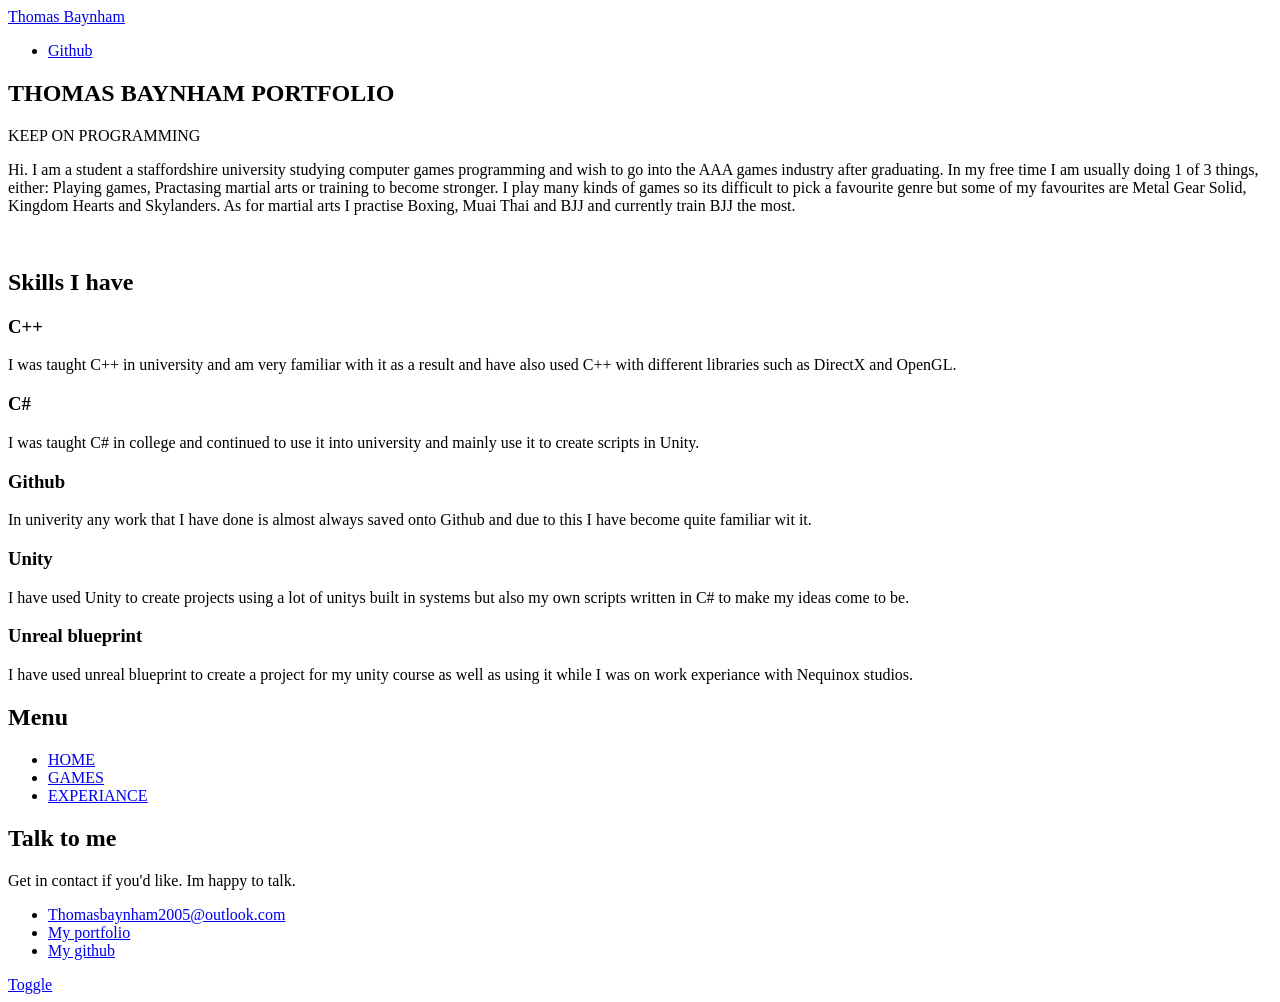
==== commit bbed99c1: "Removed all filler text The website is now almost ready but just needs more Example Games" ====
--- a/index.html
+++ b/index.html
@@ -35,7 +35,7 @@
 											</h1>
 											<p>KEEP ON PROGRAMMING</p>
 										</header>
-										<p>Hi. I will talk about myself here</p>
+										<p>Hi. I am a student a staffordshire university studying computer games programming and wish to go into the AAA games industry after graduating. In my free time I am usually doing 1 of 3 things, either: Playing games, Practasing martial arts or training to become stronger. I play many kinds of games so its difficult to pick a favourite genre but some of my favourites are Metal Gear Solid, Kingdom Hearts and Skylanders. As for martial arts I practise Boxing, Muai Thai and BJJ and currently train BJJ the most. </p>
 										
 									</div>
 									<span class="image object">
@@ -46,42 +46,42 @@
 							<!-- Section -->
 								<section>
 									<header class="major">
-										<h2>Skills i have</h2>
+										<h2>Skills I have</h2>
 									</header>
 									<div class="features">
 										<article>
 											<span class="icon fa-gem"></span>
 											<div class="content">
 												<h3>C++</h3>
-												<p>Aenean ornare velit lacus, ac varius enim lorem ullamcorper dolore. Proin aliquam facilisis ante interdum. Sed nulla amet lorem feugiat tempus aliquam.</p>
+												<p>I was taught C++ in university and am very familiar with it as a result and have also used C++ with different libraries such as DirectX and OpenGL.</p>
 											</div>
 										</article>
 										<article>
 											<span class="icon solid fa-paper-plane"></span>
 											<div class="content">
 												<h3>C#</h3>
-												<p>Aenean ornare velit lacus, ac varius enim lorem ullamcorper dolore. Proin aliquam facilisis ante interdum. Sed nulla amet lorem feugiat tempus aliquam.</p>
+												<p>I was taught C# in college and continued to use it into university and mainly use it to create scripts in Unity.</p>
 											</div>
 										</article>
 										<article>
 											<span class="icon solid fa-rocket"></span>
 											<div class="content">
 												<h3>Github</h3>
-												<p>Aenean ornare velit lacus, ac varius enim lorem ullamcorper dolore. Proin aliquam facilisis ante interdum. Sed nulla amet lorem feugiat tempus aliquam.</p>
+												<p>In univerity any work that I have done is almost always saved onto Github and due to this I have become quite familiar wit it.</p>
 											</div>
 										</article>
 										<article>
 											<span class="icon solid fa-signal"></span>
 											<div class="content">
 												<h3>Unity</h3>
-												<p>Aenean ornare velit lacus, ac varius enim lorem ullamcorper dolore. Proin aliquam facilisis ante interdum. Sed nulla amet lorem feugiat tempus aliquam.</p>
+												<p>I have used Unity to create projects using a lot of unitys built in systems but also my own scripts written in C# to make my ideas come to be.</p>
 											</div>
 										</article>
 										<article>
 											<span class="icon solid fa-signal"></span>
 											<div class="content">
 												<h3>Unreal blueprint</h3>
-												<p>Aenean ornare velit lacus, ac varius enim lorem ullamcorper dolore. Proin aliquam facilisis ante interdum. Sed nulla amet lorem feugiat tempus aliquam.</p>
+												<p>I have used unreal blueprint to create a project for my unity course as well as using it while I was on work experiance with Nequinox studios.</p>
 											</div>
 										</article>
 
@@ -123,8 +123,8 @@
 									<p>Get in contact if you'd like. Im happy to talk.</p>
 									<ul class="contact">
 										<li class="icon solid fa-envelope"><a href="#">Thomasbaynham2005@outlook.com</a></li>
-										<li class="icon solid fa-home">Im gonna link this website<br />
-										<li class="icon solid fa-github"><a href="https://github.com/Thomas-FullPower">github.com/Thomas-FullPower</a><br />
+										<li class="icon solid fa-home"><a href="https://thomas-fullpower.github.io/ThomasBaynhamPortfolio.github.io/">My portfolio</a><br />
+										<li class="icon solid fa-home"><a href="https://github.com/Thomas-FullPower">My github</a><br />
 										
 									</ul>
 								</section>
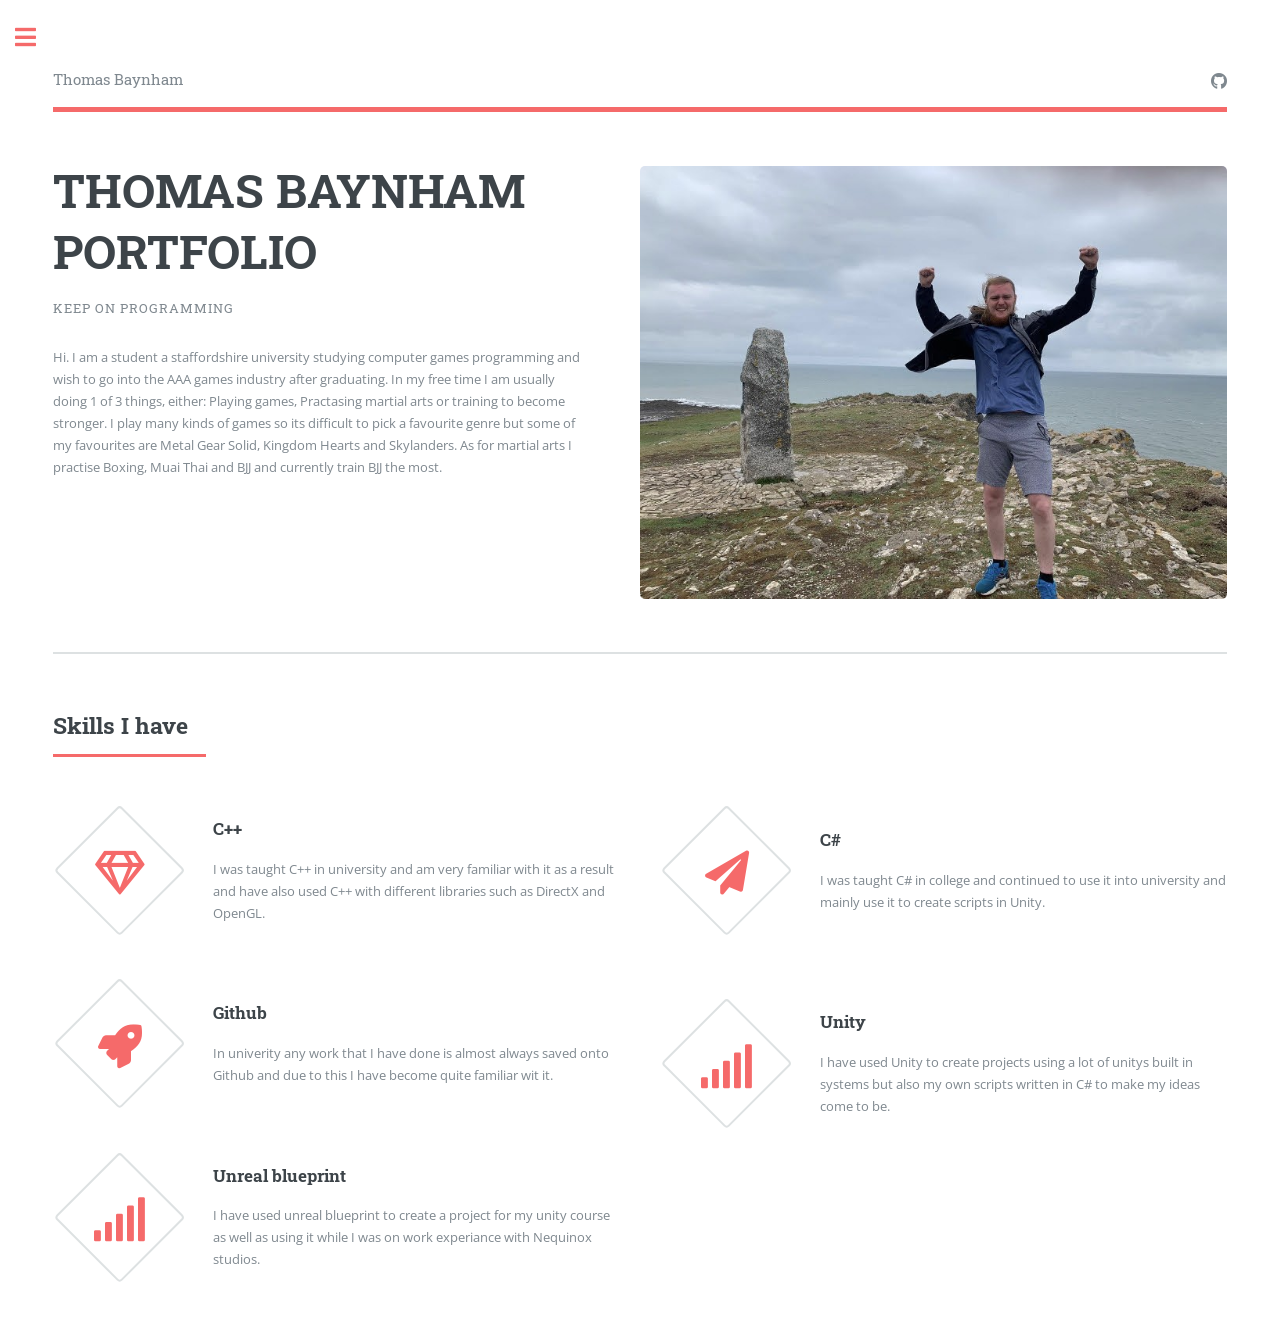
==== commit 430c7633: "Added images Also removed stock images" ====
--- a/index.html
+++ b/index.html
@@ -39,7 +39,7 @@
 										
 									</div>
 									<span class="image object">
-										<img src="images/pic10.jpg" alt="" />
+										<img src="images/Tom.jpg" alt="" />
 									</span>
 								</section>
 
--- a/assets/css/main.css
+++ b/assets/css/main.css
@@ -1,9 +1,9 @@
 @import url(fontawesome-all.min.css);
 @import url("https://fonts.googleapis.com/css?family=Open+Sans:400,600,400italic,600italic|Roboto+Slab:400,700");
-/*
-	Editorial by HTML5 UP
-	html5up.net | @ajlkn
-	Free for personal and commercial use under the CCA 3.0 license (html5up.net/license)
+/*
+	Editorial by HTML5 UP
+	html5up.net | @ajlkn
+	Free for personal and commercial use under the CCA 3.0 license (html5up.net/license)
 */
 html, body, div, span, applet, object,
 iframe, h1, h2, h3, h4, h5, h6, p, blockquote,
@@ -1220,7 +1220,7 @@
     border-radius: 0.375em;
     display: block; }
   .image.left, .image.right {
-    max-width: 40%; }
+    max-width: 70%; }
     .image.left img, .image.right img {
       width: 100%; }
   .image.left {
@@ -1230,7 +1230,7 @@
   .image.right {
     float: right;
     padding: 0 0 1em 1.5em;
-    top: 0.25em; }
+    top: 0.25em;}
   .image.fit {
     display: block;
     margin: 0 0 2em 0;
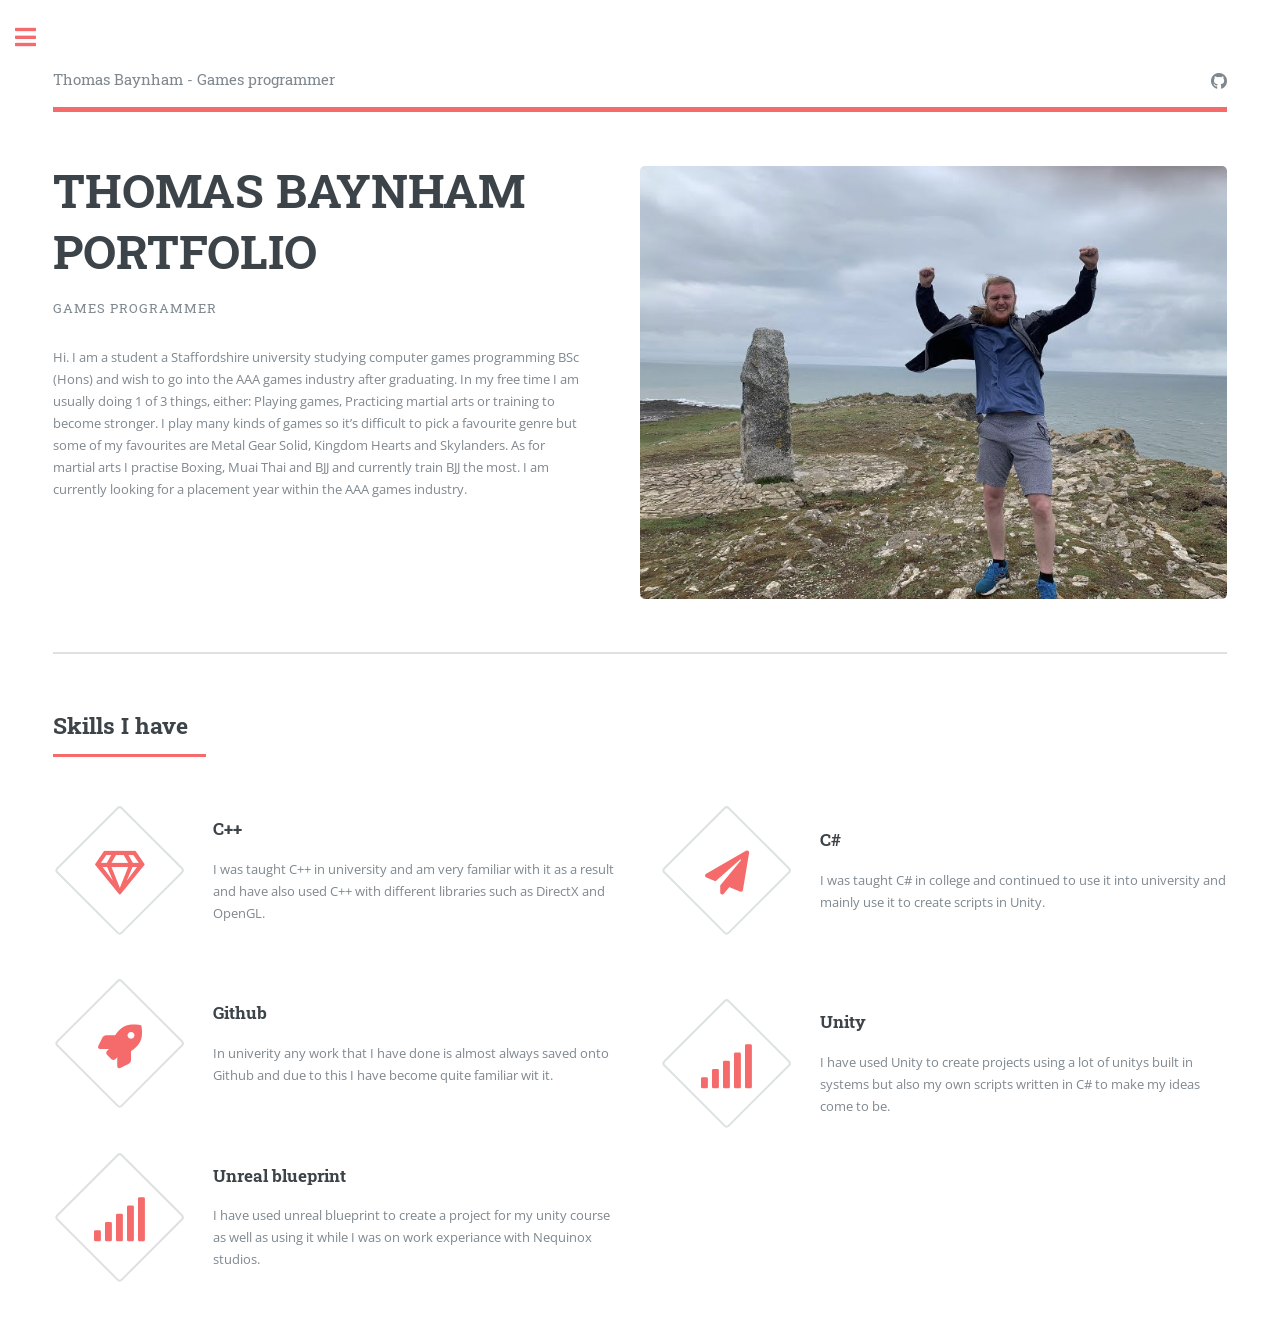
==== commit 4c235aba: "minor improvements + no more experiance tab" ====
--- a/index.html
+++ b/index.html
@@ -22,7 +22,7 @@
 
 							<!-- Header -->
 								<header id="header">
-									<a href="index.html" class="logo"></strong> Thomas Baynham</a>
+									<a href="index.html" class="logo"></strong> Thomas Baynham - Games programmer</a>
 									<ul class="icons">
 										<li><a href="https://github.com/Thomas-FullPower" class="icon brands fa-github"><span class="label">Github</span></a></li>
 								</header>
@@ -33,9 +33,9 @@
 										<header>
 											<h1>THOMAS BAYNHAM PORTFOLIO<br />
 											</h1>
-											<p>KEEP ON PROGRAMMING</p>
+											<p>GAMES PROGRAMMER</p>
 										</header>
-										<p>Hi. I am a student a staffordshire university studying computer games programming and wish to go into the AAA games industry after graduating. In my free time I am usually doing 1 of 3 things, either: Playing games, Practasing martial arts or training to become stronger. I play many kinds of games so its difficult to pick a favourite genre but some of my favourites are Metal Gear Solid, Kingdom Hearts and Skylanders. As for martial arts I practise Boxing, Muai Thai and BJJ and currently train BJJ the most. </p>
+										<p>Hi. I am a student a Staffordshire university studying computer games programming BSc (Hons) and wish to go into the AAA games industry after graduating. In my free time I am usually doing 1 of 3 things, either: Playing games, Practicing martial arts or training to become stronger. I play many kinds of games so it’s difficult to pick a favourite genre but some of my favourites are Metal Gear Solid, Kingdom Hearts and Skylanders. As for martial arts I practise Boxing, Muai Thai and BJJ and currently train BJJ the most. I am currently looking for a placement year within the AAA games industry.</p>
 										
 									</div>
 									<span class="image object">
@@ -108,7 +108,6 @@
 									<ul>
 										<li><a href="index.html">HOME</a></li>
 										<li><a href="generic.html">GAMES</a></li>
-										<li><a href="elements.html">EXPERIANCE</a></li>
 										
 									</ul>
 								</nav>
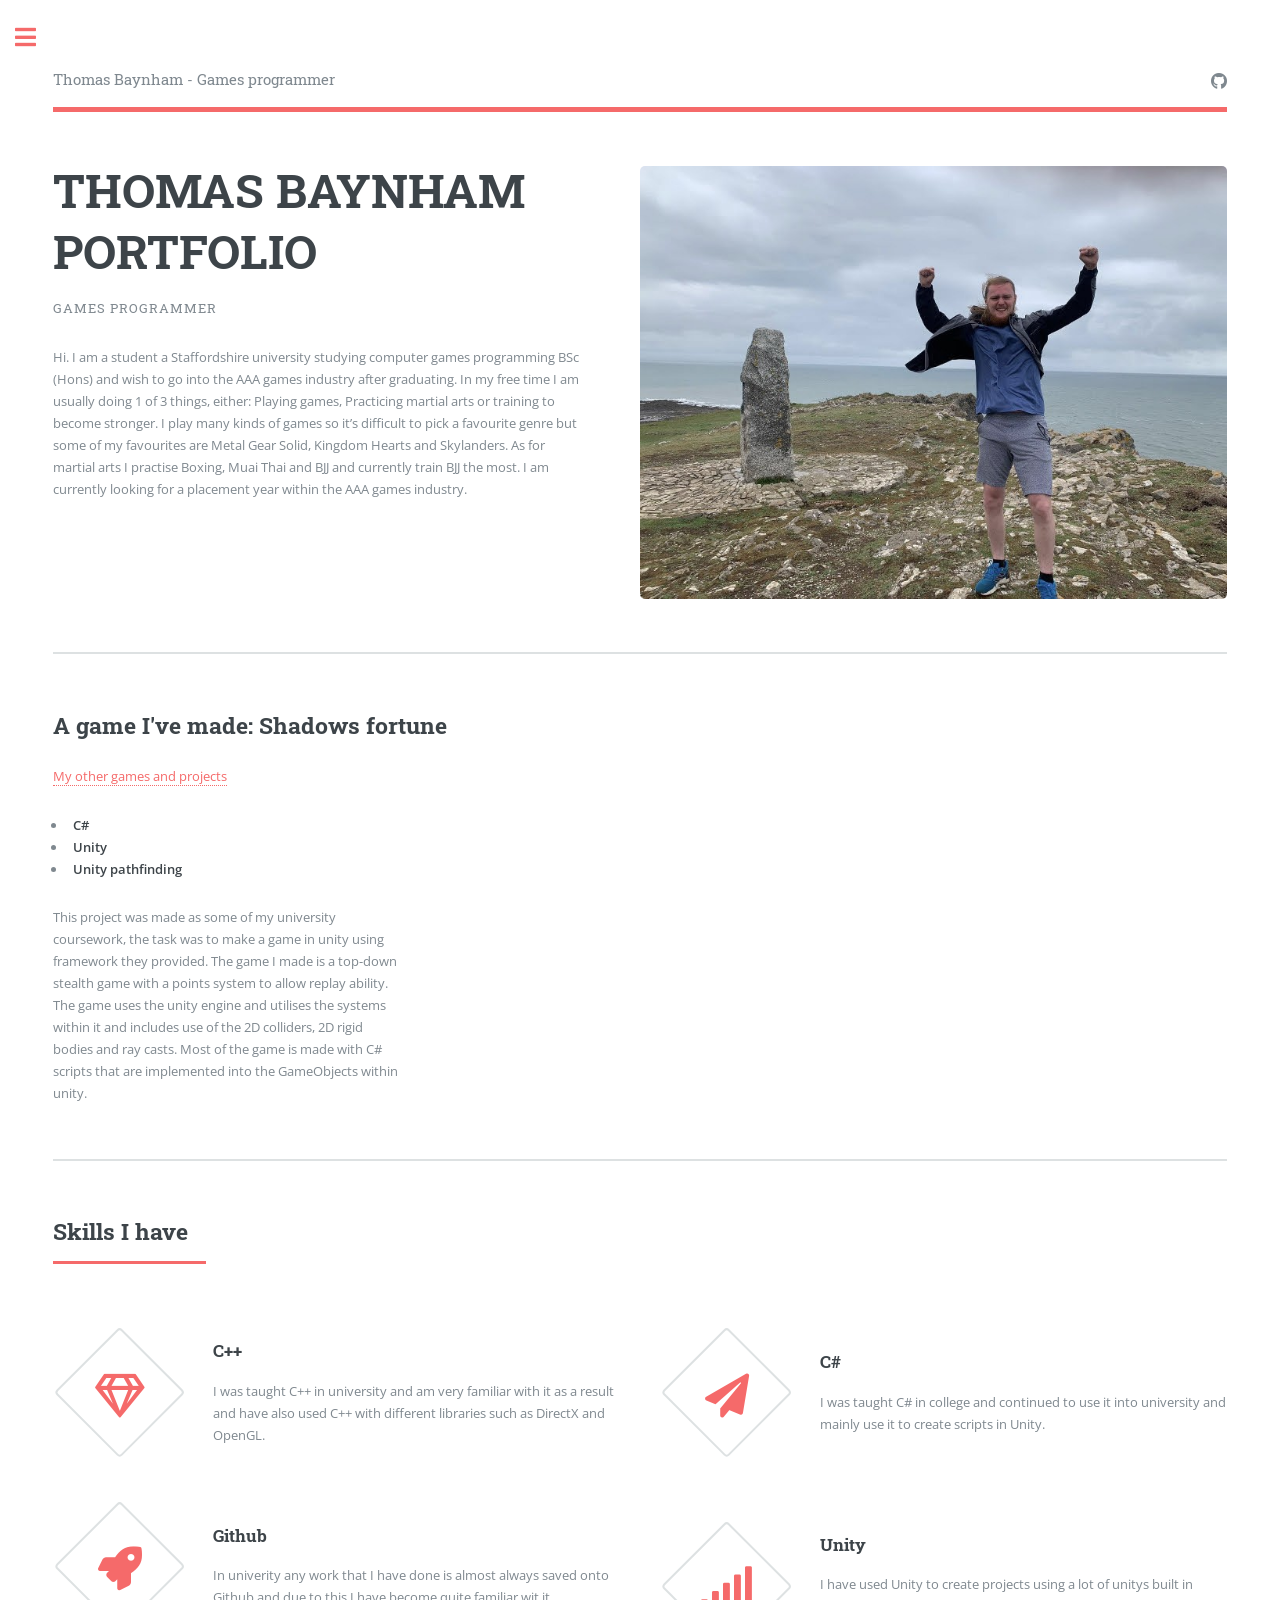
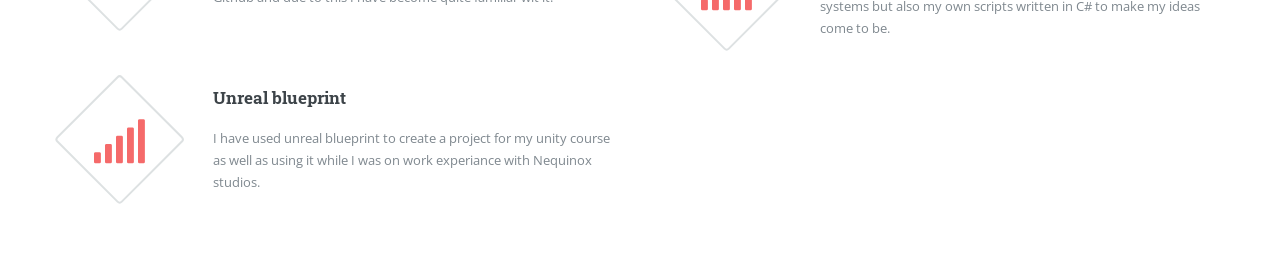
==== commit 67a0a101: "Adding a project to the front page" ====
--- a/index.html
+++ b/index.html
@@ -41,6 +41,24 @@
 									<span class="image object">
 										<img src="images/Tom.jpg" alt="" />
 									</span>
+								</section>
+
+								<section>
+									<h2>A game I've made: Shadows fortune</h2>
+									<span class="image right">
+										<iframe width=960 height=540 controls 
+											src="https://www.youtube.com/embed/txIBxK_RxBU">
+										</iframe>
+									</span>
+									<p><a href="generic.html">My other games and projects</a></p>
+									<ul>
+										<li><b>C#</b></li>
+										<li><b>Unity</b></li>
+										<li><b>Unity pathfinding</b></li>
+									</ul>
+
+									<p>This project was made as some of my university coursework, the task was to make a game in unity using framework they provided. The game I made is a top-down stealth game with a points system to allow replay ability. The game uses the unity engine and utilises the systems within it and includes use of the 2D colliders, 2D rigid bodies and ray casts. Most of the game is made with C# scripts that are implemented into the GameObjects within unity.</p>
+									
 								</section>
 
 							<!-- Section -->
